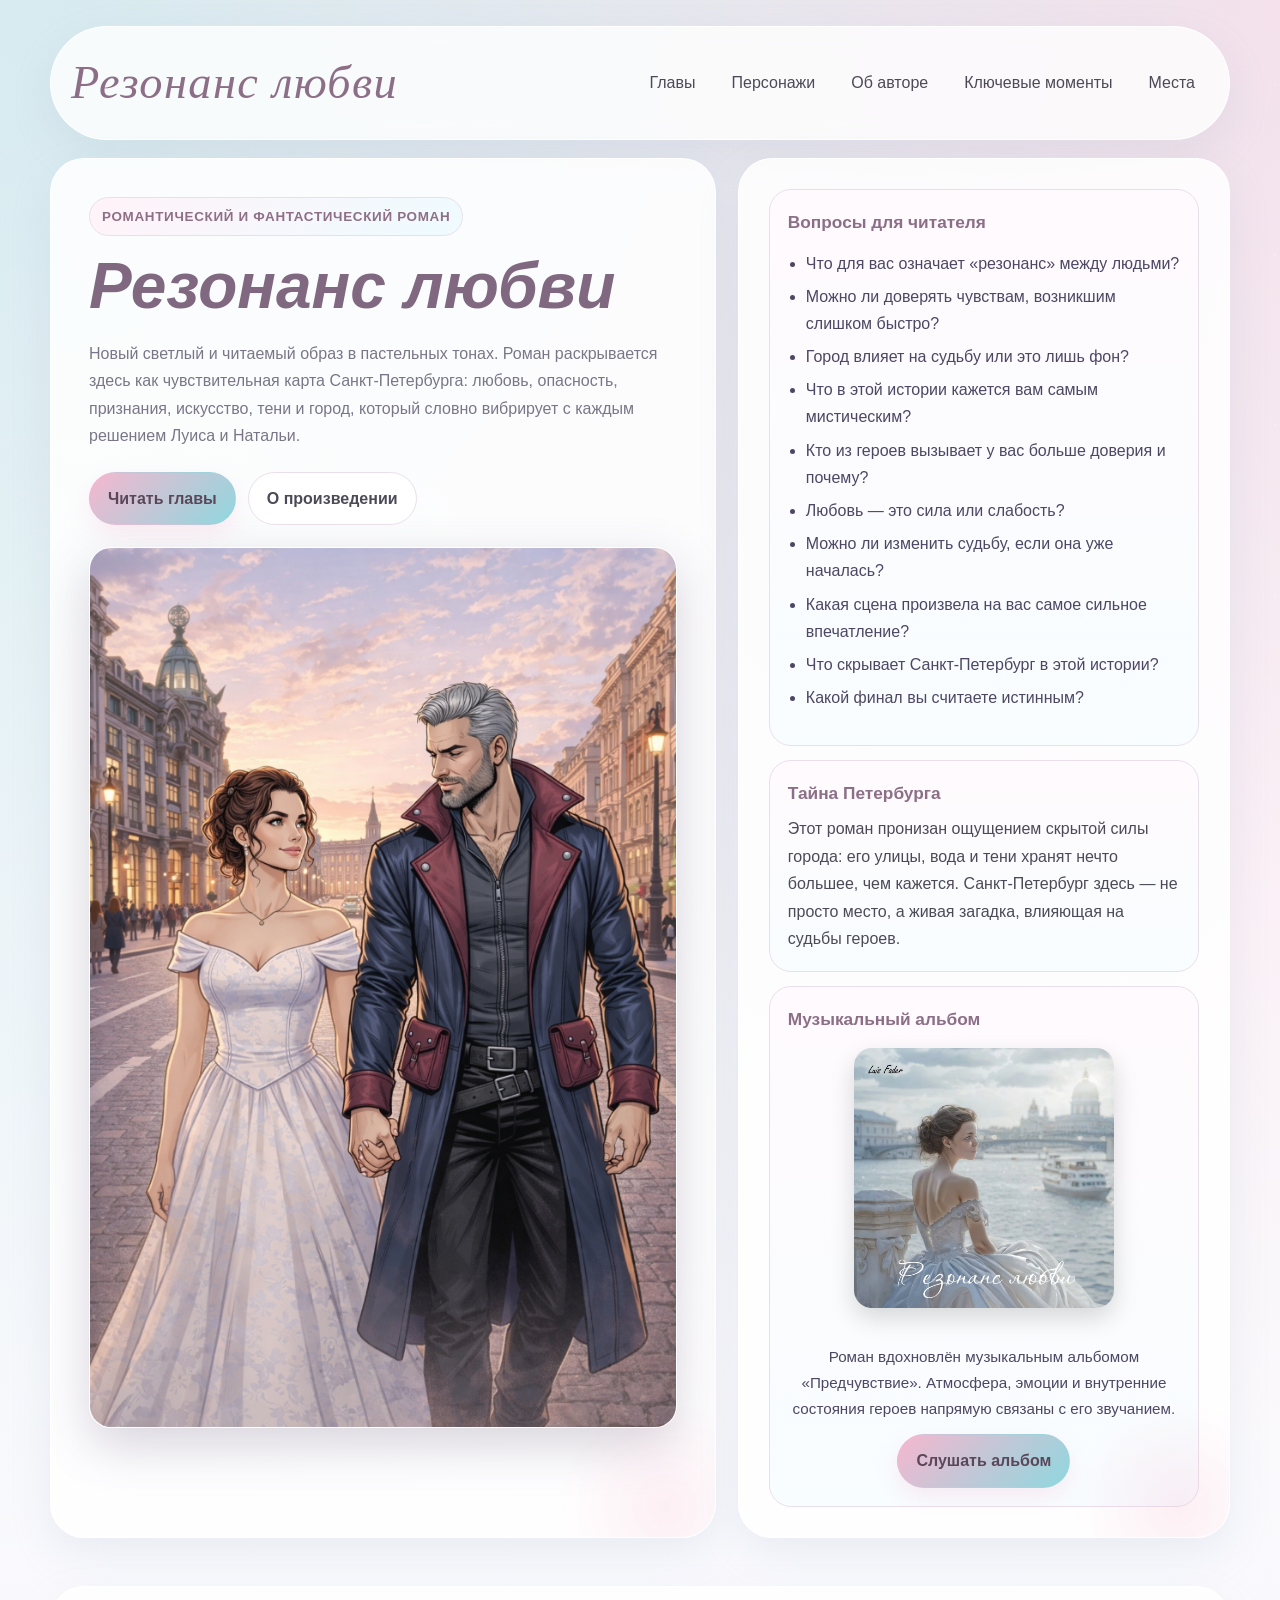
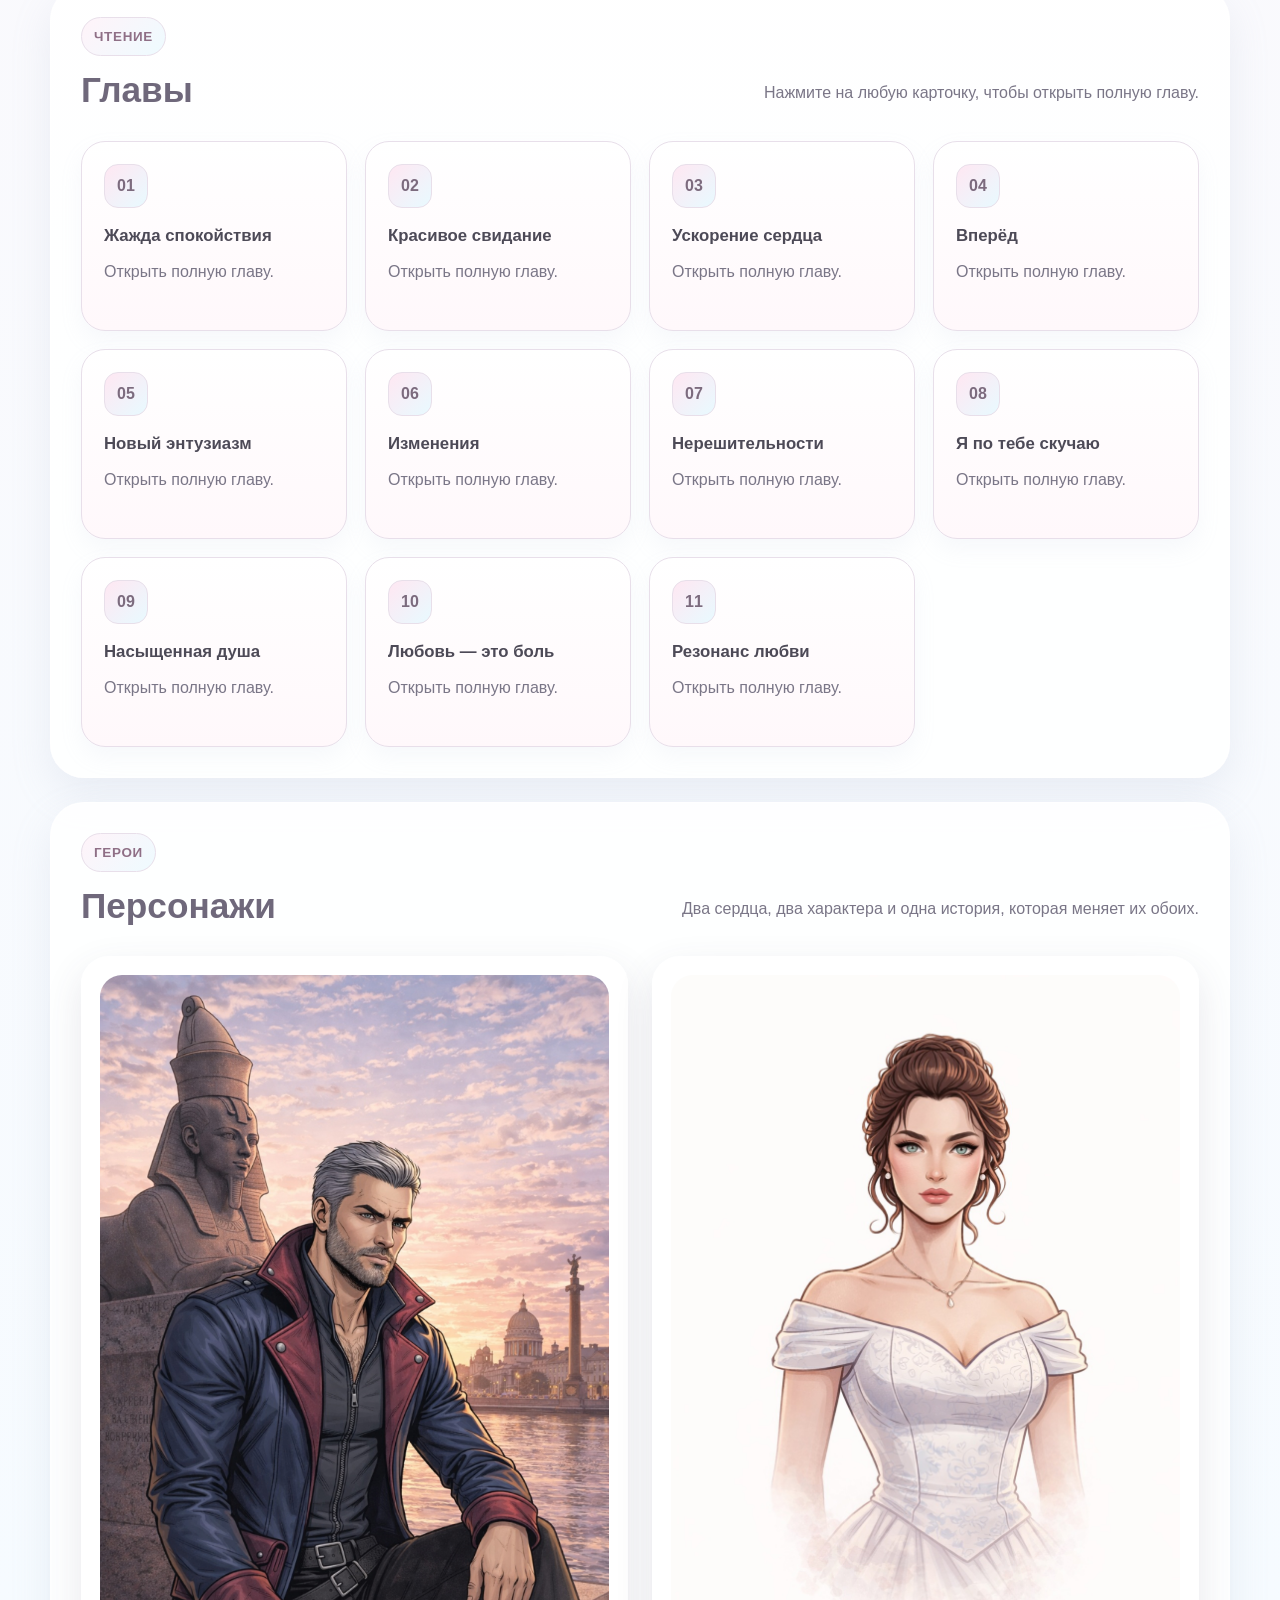
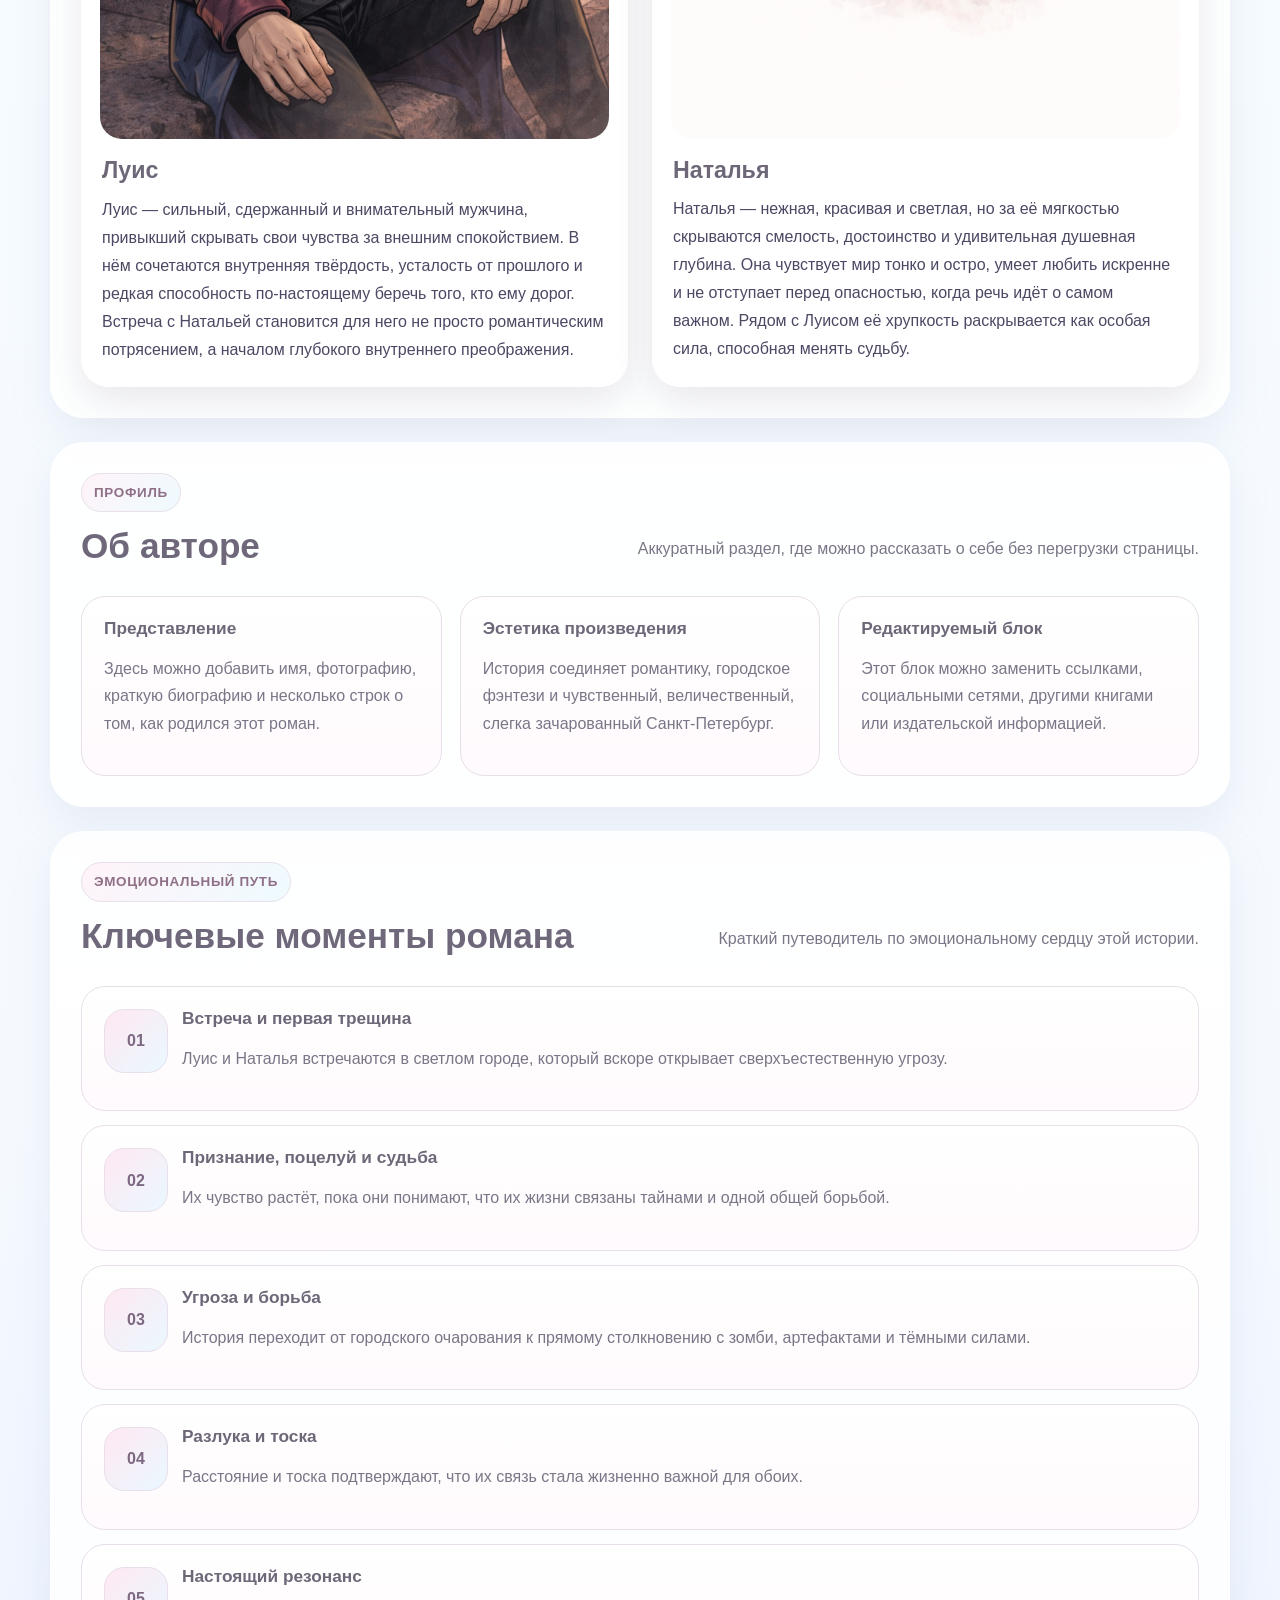
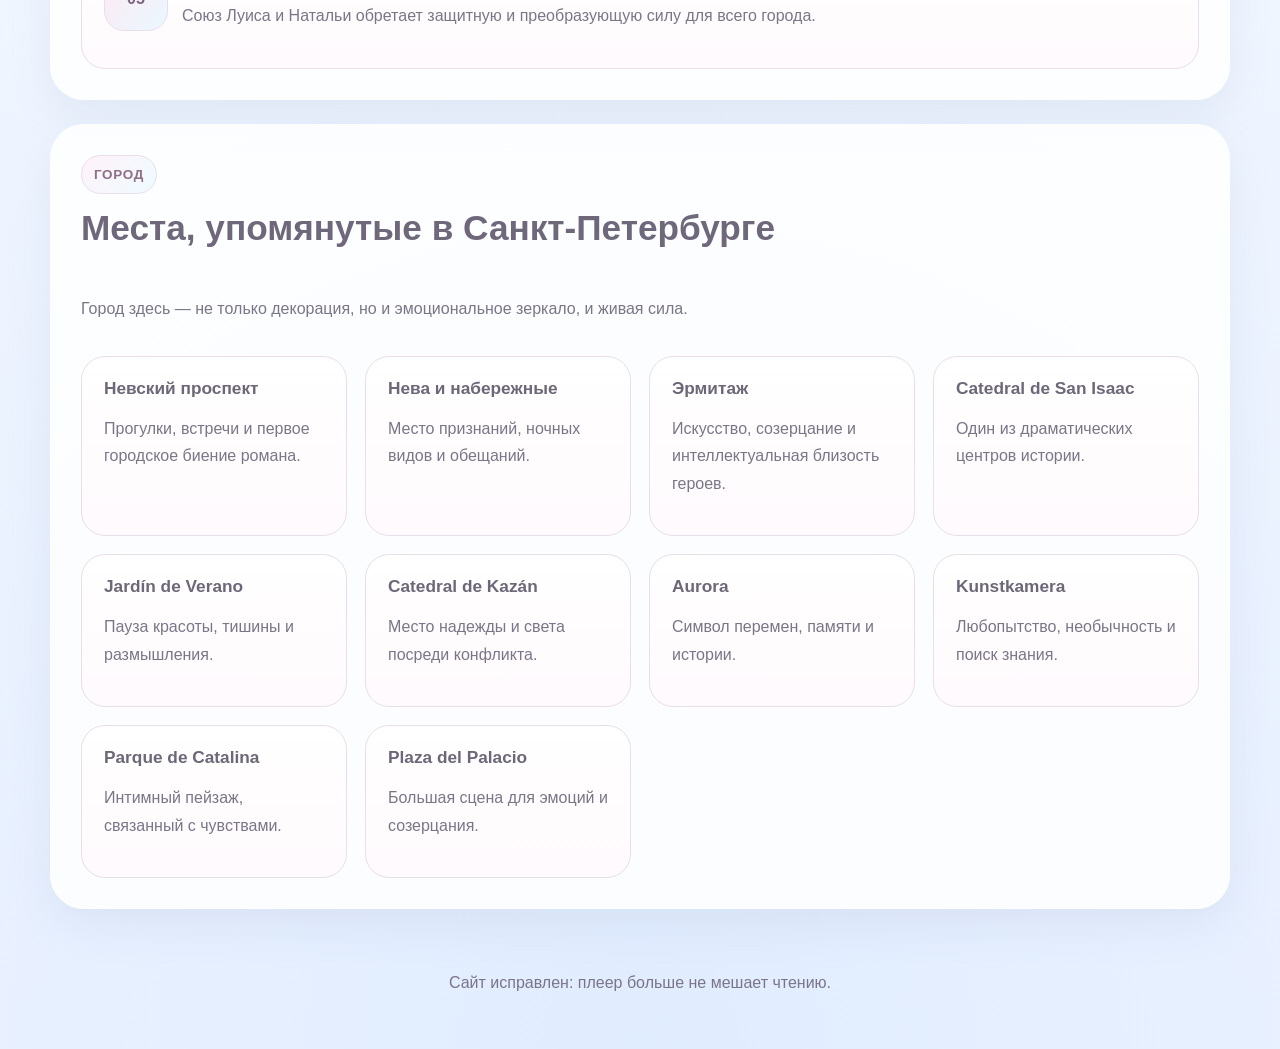
==== index.html @ 569583da "Add files via upload" ====
<!DOCTYPE html>
<html lang="ru">
<head>
  <meta charset="UTF-8">
  <meta name="viewport" content="width=device-width, initial-scale=1.0">
  <title>Резонанс любви</title>
  <link rel="stylesheet" href="assets/style.css">
</head>
<body>
  <header class="site-header">
    <div class="wrap">
      <div class="topbar">
        <div class="brand"><em>Резонанс любви</em></div>
        <nav>
          <a href="#capitulos">Главы</a>
          <a href="#personazhi">Персонажи</a>
          <a href="#autor">Об авторе</a>
          <a href="#momentos">Ключевые моменты</a>
          <a href="#lugares">Места</a>
        </nav>
      </div>

      <div class="hero">
        <div class="panel hero-main">
          <span class="eyebrow">Романтический и фантастический роман</span>
          <h1><em>Резонанс любви</em></h1>
          <p class="lead">
            Новый светлый и читаемый образ в пастельных тонах. Роман раскрывается здесь как чувствительная карта Санкт-Петербурга: любовь, опасность, признания, искусство, тени и город, который словно вибрирует с каждым решением Луиса и Натальи.
          </p>
          <div class="actions">
            <a class="btn btn-primary" href="#capitulos">Читать главы</a>
            <a class="btn btn-secondary" href="#autor">О произведении</a>
          </div>
          <div class="hero-cover">
            <img src="assets/img/cover.jpg" alt="Луис и Наталья на Невском проспекте">
          </div>
        </div>
        <aside class="panel hero-side">
          <div class="stat"><strong>Вопросы для читателя</strong>
<ul class="questions-list">
<li>Что для вас означает «резонанс» между людьми?</li>
<li>Можно ли доверять чувствам, возникшим слишком быстро?</li>
<li>Город влияет на судьбу или это лишь фон?</li>
<li>Что в этой истории кажется вам самым мистическим?</li>
<li>Кто из героев вызывает у вас больше доверия и почему?</li>
<li>Любовь — это сила или слабость?</li>
<li>Можно ли изменить судьбу, если она уже началась?</li>
<li>Какая сцена произвела на вас самое сильное впечатление?</li>
<li>Что скрывает Санкт‑Петербург в этой истории?</li>
<li>Какой финал вы считаете истинным?</li>
</ul></div>
          <div class="stat"><strong>Тайна Петербурга</strong>Этот роман пронизан ощущением скрытой силы города: его улицы, вода и тени хранят нечто большее, чем кажется. Санкт‑Петербург здесь — не просто место, а живая загадка, влияющая на судьбы героев.</div>
          <div class="stat"><strong>Музыкальный альбом</strong>
<div class="album-block">
  <img src="assets/img/album.jpg" alt="Альбом">
  <p class="album-text">Роман вдохновлён музыкальным альбомом «Предчувствие». 
  Атмосфера, эмоции и внутренние состояния героев напрямую связаны с его звучанием.</p>
  <a class="btn btn-primary" href="https://music.yandex.ru/album/28071608" target="_blank">Слушать альбом</a>
</div></div>
        </aside>
      </div>
    </div>
  </header>

  <main class="wrap">
    <section id="capitulos">
      <div class="section-head">
        <div>
          <span class="eyebrow">Чтение</span>
          <h2>Главы</h2>
        </div>
        <p class="muted">Нажмите на любую карточку, чтобы открыть полную главу.</p>
      </div>
      <div class="grid chapter-grid">
        
    <a class="chapter-card" href="chapter-01.html">
      <div class="chapter-num">01</div>
      <div class="chapter-title">Жажда спокойствия</div>
      <div class="card-copy">Открыть полную главу.</div>
    </a>
    

    <a class="chapter-card" href="chapter-02.html">
      <div class="chapter-num">02</div>
      <div class="chapter-title">Красивое свидание</div>
      <div class="card-copy">Открыть полную главу.</div>
    </a>
    

    <a class="chapter-card" href="chapter-03.html">
      <div class="chapter-num">03</div>
      <div class="chapter-title">Ускорение сердца</div>
      <div class="card-copy">Открыть полную главу.</div>
    </a>
    

    <a class="chapter-card" href="chapter-04.html">
      <div class="chapter-num">04</div>
      <div class="chapter-title">Вперёд</div>
      <div class="card-copy">Открыть полную главу.</div>
    </a>
    

    <a class="chapter-card" href="chapter-05.html">
      <div class="chapter-num">05</div>
      <div class="chapter-title">Новый энтузиазм</div>
      <div class="card-copy">Открыть полную главу.</div>
    </a>
    

    <a class="chapter-card" href="chapter-06.html">
      <div class="chapter-num">06</div>
      <div class="chapter-title">Изменения</div>
      <div class="card-copy">Открыть полную главу.</div>
    </a>
    

    <a class="chapter-card" href="chapter-07.html">
      <div class="chapter-num">07</div>
      <div class="chapter-title">Нерешительности</div>
      <div class="card-copy">Открыть полную главу.</div>
    </a>
    

    <a class="chapter-card" href="chapter-08.html">
      <div class="chapter-num">08</div>
      <div class="chapter-title">Я по тебе скучаю</div>
      <div class="card-copy">Открыть полную главу.</div>
    </a>
    

    <a class="chapter-card" href="chapter-09.html">
      <div class="chapter-num">09</div>
      <div class="chapter-title">Насыщенная душа</div>
      <div class="card-copy">Открыть полную главу.</div>
    </a>
    

    <a class="chapter-card" href="chapter-10.html">
      <div class="chapter-num">10</div>
      <div class="chapter-title">Любовь — это боль</div>
      <div class="card-copy">Открыть полную главу.</div>
    </a>
    

    <a class="chapter-card" href="chapter-11.html">
      <div class="chapter-num">11</div>
      <div class="chapter-title">Резонанс любви</div>
      <div class="card-copy">Открыть полную главу.</div>
    </a>
    
      </div>
    </section>


    <section id="personazhi">
      <div class="section-head">
        <div>
          <span class="eyebrow">Герои</span>
          <h2>Персонажи</h2>
        </div>
        <p class="muted">Два сердца, два характера и одна история, которая меняет их обоих.</p>
      </div>

      <div class="characters-grid">
        <article class="character-card">
          <div class="character-photo">
            <img src="assets/img/luis.jpg" alt="Луис">
          </div>
          <div class="character-body">
            <h3>Луис</h3>
            <p class="character-copy">Луис — сильный, сдержанный и внимательный мужчина, привыкший скрывать свои чувства за внешним спокойствием. В нём сочетаются внутренняя твёрдость, усталость от прошлого и редкая способность по‑настоящему беречь того, кто ему дорог. Встреча с Натальей становится для него не просто романтическим потрясением, а началом глубокого внутреннего преображения.</p>
          </div>
        </article>

        <article class="character-card">
          <div class="character-photo">
            <img src="assets/img/natalia.jpg" alt="Наталья">
          </div>
          <div class="character-body">
            <h3>Наталья</h3>
            <p class="character-copy">Наталья — нежная, красивая и светлая, но за её мягкостью скрываются смелость, достоинство и удивительная душевная глубина. Она чувствует мир тонко и остро, умеет любить искренне и не отступает перед опасностью, когда речь идёт о самом важном. Рядом с Луисом её хрупкость раскрывается как особая сила, способная менять судьбу.</p>
          </div>
        </article>
      </div>
    </section>

    <section id="autor">
      <div class="section-head">
        <div>
          <span class="eyebrow">Профиль</span>
          <h2>Об авторе</h2>
        </div>
        <p class="muted">Аккуратный раздел, где можно рассказать о себе без перегрузки страницы.</p>
      </div>
      <div class="grid cards-3">
        <article class="info-card">
          <h3>Представление</h3>
          <p class="author-copy">Здесь можно добавить имя, фотографию, краткую биографию и несколько строк о том, как родился этот роман.</p>
        </article>
        <article class="info-card">
          <h3>Эстетика произведения</h3>
          <p class="author-copy">История соединяет романтику, городское фэнтези и чувственный, величественный, слегка зачарованный Санкт-Петербург.</p>
        </article>
        <article class="info-card">
          <h3>Редактируемый блок</h3>
          <p class="author-copy">Этот блок можно заменить ссылками, социальными сетями, другими книгами или издательской информацией.</p>
        </article>
      </div>
    </section>

    <section id="momentos">
      <div class="section-head">
        <div>
          <span class="eyebrow">Эмоциональный путь</span>
          <h2>Ключевые моменты романа</h2>
        </div>
        <p class="muted">Краткий путеводитель по эмоциональному сердцу этой истории.</p>
      </div>
      <div class="timeline">
        <article class="timeline-item"><div class="badge">01</div><div><h3>Встреча и первая трещина</h3><p class="moment-copy">Луис и Наталья встречаются в светлом городе, который вскоре открывает сверхъестественную угрозу.</p></div></article>
<article class="timeline-item"><div class="badge">02</div><div><h3>Признание, поцелуй и судьба</h3><p class="moment-copy">Их чувство растёт, пока они понимают, что их жизни связаны тайнами и одной общей борьбой.</p></div></article>
<article class="timeline-item"><div class="badge">03</div><div><h3>Угроза и борьба</h3><p class="moment-copy">История переходит от городского очарования к прямому столкновению с зомби, артефактами и тёмными силами.</p></div></article>
<article class="timeline-item"><div class="badge">04</div><div><h3>Разлука и тоска</h3><p class="moment-copy">Расстояние и тоска подтверждают, что их связь стала жизненно важной для обоих.</p></div></article>
<article class="timeline-item"><div class="badge">05</div><div><h3>Настоящий резонанс</h3><p class="moment-copy">Союз Луиса и Натальи обретает защитную и преобразующую силу для всего города.</p></div></article>
      </div>
    </section>

    <section id="lugares">
      <div class="section-head">
        <div>
          <span class="eyebrow">Город</span>
          <h2>Места, упомянутые в Санкт-Петербурге</h2>
        </div>
        <p class="muted">Город здесь — не только декорация, но и эмоциональное зеркало, и живая сила.</p>
      </div>
      <div class="grid place-grid">
        <article class="place-card"><h3>Невский проспект</h3><p class="place-copy">Прогулки, встречи и первое городское биение романа.</p></article>
<article class="place-card"><h3>Нева и набережные</h3><p class="place-copy">Место признаний, ночных видов и обещаний.</p></article>
<article class="place-card"><h3>Эрмитаж</h3><p class="place-copy">Искусство, созерцание и интеллектуальная близость героев.</p></article>
<article class="place-card"><h3>Catedral de San Isaac</h3><p class="place-copy">Один из драматических центров истории.</p></article>
<article class="place-card"><h3>Jardín de Verano</h3><p class="place-copy">Пауза красоты, тишины и размышления.</p></article>
<article class="place-card"><h3>Catedral de Kazán</h3><p class="place-copy">Место надежды и света посреди конфликта.</p></article>
<article class="place-card"><h3>Aurora</h3><p class="place-copy">Символ перемен, памяти и истории.</p></article>
<article class="place-card"><h3>Kunstkamera</h3><p class="place-copy">Любопытство, необычность и поиск знания.</p></article>
<article class="place-card"><h3>Parque de Catalina</h3><p class="place-copy">Интимный пейзаж, связанный с чувствами.</p></article>
<article class="place-card"><h3>Plaza del Palacio</h3><p class="place-copy">Большая сцена для эмоций и созерцания.</p></article>
      </div>
    </section>
  </main>

  
<div class="mini-player" id="miniPlayer" aria-live="polite">
  <div class="mini-head" id="miniHead">
    <div class="mini-title" id="miniPlayerTitle">Плеер</div>
    <div class="mini-actions">
      <button class="mini-action" id="miniMinimize" type="button">—</button>
      <button class="mini-action" id="miniClose" type="button">×</button>
    </div>
  </div>
  <div class="mini-body">
    <div class="mini-track" id="miniTrack">Трек не выбран</div>
    <div class="mini-chapter" id="miniChapter">Нажмите play внутри главы</div>
    <div class="mini-controls">
      <button class="mini-btn" id="miniPrev" type="button">⟵</button>
      <button class="mini-btn primary" id="miniPlayPause" type="button">▶</button>
      <button class="mini-btn" id="miniNext" type="button">⟶</button>
    </div>
    <div class="mini-progress-wrap">
      <span class="mini-time" id="miniCurrentTime">0:00</span>
      <input id="miniProgress" type="range" min="0" max="100" value="0">
      <span class="mini-time" id="miniDuration">0:00</span>
    </div>
    <div class="mini-volume">
      <label for="miniVolume">Громк.</label>
      <input id="miniVolume" type="range" min="0" max="1" step="0.01" value="0.85">
    </div>
  </div>
  <audio id="floatingAudio" preload="metadata"></audio>
</div>

  <script>window.PLAYLIST = [{"num": 1, "title": "Жажда спокойствия", "trackName": "Тема главы 01", "file": "assets/audio/cap01.mp3"}, {"num": 2, "title": "Красивое свидание", "trackName": "Тема главы 02", "file": "assets/audio/cap02.mp3"}, {"num": 3, "title": "Ускорение сердца", "trackName": "Тема главы 03", "file": "assets/audio/cap03.mp3"}, {"num": 4, "title": "Вперёд", "trackName": "Тема главы 04", "file": "assets/audio/cap04.mp3"}, {"num": 5, "title": "Новый энтузиазм", "trackName": "Тема главы 05", "file": "assets/audio/cap05.mp3"}, {"num": 6, "title": "Изменения", "trackName": "Тема главы 06", "file": "assets/audio/cap06.mp3"}, {"num": 7, "title": "Нерешительности", "trackName": "Тема главы 07", "file": "assets/audio/cap07.mp3"}, {"num": 8, "title": "Я по тебе скучаю", "trackName": "Тема главы 08", "file": "assets/audio/cap08.mp3"}, {"num": 9, "title": "Насыщенная душа", "trackName": "Тема главы 09", "file": "assets/audio/cap09.mp3"}, {"num": 10, "title": "Любовь — это боль", "trackName": "Тема главы 10", "file": "assets/audio/cap10.mp3"}, {"num": 11, "title": "Резонанс любви", "trackName": "Тема главы 11", "file": "assets/audio/cap11.mp3"}];</script>
  <script>window.DEFAULT_TRACK_INDEX = 0;</script>
  <script src="assets/player.js"></script>

  <div class="wrap footer">
    <p>Сайт исправлен: плеер больше не мешает чтению.</p>
  </div>
</body>
</html>
---- assets/style.css ----
:root{
  --bg:#fdf8fb;
  --bg-2:#f6fbff;
  --bg-3:#f4f7ff;
  --card:#ffffff;
  --card-soft:#fffafd;
  --text:#4d4a57;
  --muted:#7a7687;
  --accent:#8fd7de;
  --accent-2:#f5b7cf;
  --accent-3:#c8dfff;
  --accent-4:#ffeaf3;
  --line:#e8dfea;
  --shadow:0 16px 40px rgba(155, 166, 194, 0.16);
  --radius:24px;
  --radius-lg:34px;
  --max:1180px;
}
*{box-sizing:border-box}
html{scroll-behavior:smooth}
body{
  margin:0;
  font-family:"Segoe UI", Arial, sans-serif;
  color:var(--text);
  background:
    radial-gradient(circle at top left, rgba(143,215,222,.35), transparent 26%),
    radial-gradient(circle at top right, rgba(245,183,207,.35), transparent 24%),
    radial-gradient(circle at 50% 100%, rgba(200,223,255,.45), transparent 28%),
    linear-gradient(180deg, var(--bg) 0%, var(--bg-2) 55%, var(--bg-3) 100%);
  line-height:1.72;
}
body::before{
  content:"";
  position:fixed;
  inset:0;
  pointer-events:none;
  background-image:
    radial-gradient(circle, rgba(255,255,255,.95) 1px, transparent 1.8px),
    radial-gradient(circle, rgba(255,233,243,.9) 1px, transparent 2px),
    radial-gradient(circle, rgba(143,215,222,.75) 1px, transparent 1.7px);
  background-size:170px 170px, 240px 240px, 320px 320px;
  background-position:0 0, 70px 50px, 20px 120px;
  opacity:.22;
}
.wrap{width:min(var(--max), calc(100% - 32px)); margin:0 auto}
header.site-header{padding:26px 0 18px; position:relative}
.topbar{
  display:flex; justify-content:space-between; align-items:center; gap:16px; flex-wrap:wrap;
  padding:16px 20px; border-radius:999px; background:rgba(255,255,255,.78);
  border:1px solid rgba(255,255,255,.85); box-shadow:var(--shadow); backdrop-filter:blur(10px)
}
.brand{
  font-family: Georgia, "Times New Roman", serif;
  font-style: italic;
  font-size: clamp(1.8rem, 4vw, 2.9rem);
  color:#8c6f87;
  letter-spacing:.03em;
}
nav{display:flex; gap:8px; flex-wrap:wrap}
nav a{text-decoration:none; color:var(--text); padding:10px 14px; border-radius:999px; transition:.2s ease}
nav a:hover{background:var(--accent-4); color:#765d72}
.hero{margin-top:18px; display:grid; grid-template-columns:1.15fr .85fr; gap:22px}
.panel{
  background:rgba(255,255,255,.86);
  border:1px solid rgba(255,255,255,.95);
  box-shadow:var(--shadow);
  border-radius:var(--radius-lg);
  position:relative; overflow:hidden;
}
.panel::after{
  content:"";
  position:absolute; inset:auto -60px -80px auto; width:220px; height:220px; border-radius:50%;
  background:radial-gradient(circle, rgba(245,183,207,.22), transparent 70%);
  pointer-events:none;
}
.hero-main{padding:38px}
.hero-side{padding:30px; display:grid; gap:14px}
.eyebrow{
  display:inline-block; background:linear-gradient(135deg, #fff3f9, #eefbff);
  border:1px solid var(--line); color:#8f6f86; font-size:.84rem; padding:7px 12px; border-radius:999px;
  margin-bottom:14px; font-weight:700; letter-spacing:.05em; text-transform:uppercase;
}
h1,h2,h3{line-height:1.15; margin:0 0 12px}
h1{font-size:clamp(2.5rem, 5vw, 4.6rem); color:#7f6880}
h2{font-size:clamp(1.45rem, 3vw, 2.2rem); color:#6f687b}
h3{font-size:1.08rem; color:#6d6778}
.lead,.muted,.place-copy,.author-copy,.moment-copy,.card-copy,.chapter-copy{color:var(--muted)}
.actions{display:flex; flex-wrap:wrap; gap:12px; margin-top:22px}
.btn{
  text-decoration:none; display:inline-flex; align-items:center; justify-content:center;
  border-radius:999px; padding:12px 18px; font-weight:700; border:1px solid transparent; transition:.2s ease;
}
.btn-primary{background:linear-gradient(135deg, var(--accent-2), var(--accent)); color:#5a485a; box-shadow:0 10px 22px rgba(245,183,207,.25)}
.btn-secondary{background:#fff; color:var(--text); border-color:var(--line)}
.btn:hover{transform:translateY(-2px)}
.stat{
  padding:18px 18px; border-radius:22px; background:linear-gradient(180deg, #fffafd, #f8fdff); border:1px solid var(--line)
}
.stat strong{display:block; color:#8c6f87; margin-bottom:6px; font-size:1.08rem}
main{padding:6px 0 44px}
section{
  margin-top:24px; padding:30px; border-radius:var(--radius-lg);
  background:rgba(255,255,255,.85); border:1px solid rgba(255,255,255,.95); box-shadow:var(--shadow)
}
.section-head{display:flex; justify-content:space-between; gap:18px; align-items:end; margin-bottom:18px; flex-wrap:wrap}
.grid{display:grid; gap:18px}
.chapter-grid{grid-template-columns:repeat(auto-fit, minmax(240px, 1fr))}
.chapter-card{
  display:block; text-decoration:none; color:inherit; padding:22px; min-height:190px;
  border-radius:24px; background:linear-gradient(180deg, #fff, #fff8fb);
  border:1px solid var(--line); box-shadow:0 10px 22px rgba(181, 191, 218, .10); transition:.2s ease;
}
.chapter-card:hover{transform:translateY(-4px); box-shadow:0 16px 32px rgba(181,191,218,.18)}
.chapter-num{
  width:44px; height:44px; border-radius:14px; display:inline-flex; align-items:center; justify-content:center;
  background:linear-gradient(135deg, #ffe7f2, #e8faff);
  color:#7c6b7e; font-weight:800; margin-bottom:14px; border:1px solid var(--line)
}
.chapter-title{font-weight:800; font-size:1.05rem; margin-bottom:8px}
.cards-3{grid-template-columns:repeat(3,minmax(0,1fr))}
.info-card,.place-card,.timeline-item{padding:22px; border-radius:24px; background:linear-gradient(180deg, #ffffff, #fffafd); border:1px solid var(--line)}
.timeline{display:grid; gap:14px}
.timeline-item{display:grid; grid-template-columns:64px 1fr; gap:14px}
.badge{
  width:64px; height:64px; border-radius:20px; display:flex; align-items:center; justify-content:center; font-weight:800;
  background:linear-gradient(135deg, #ffe8f2, #eaf8ff); color:#7d6882; border:1px solid var(--line)
}
.place-grid{grid-template-columns:repeat(auto-fit,minmax(220px,1fr))}
.footer{padding:0 0 36px; text-align:center; color:var(--muted)}

.chapter-shell{display:grid; grid-template-columns:minmax(0, 1fr) 300px; gap:22px}
.chapter-article{
  background:rgba(255,255,255,.92); border:1px solid rgba(255,255,255,.98); border-radius:30px; box-shadow:var(--shadow); padding:34px
}
.chapter-title-row{
  display:flex; align-items:center; gap:12px; flex-wrap:wrap;
}
.chapter-article h1{font-size:clamp(2.1rem,4vw,3.3rem); margin-bottom:0}
.play-icon-btn{
  width:42px; height:42px; border-radius:50%; border:1px solid var(--line);
  background:linear-gradient(135deg, #ffe8f1, #e9fbff); color:#7b6d82;
  display:inline-flex; align-items:center; justify-content:center; cursor:pointer; font-size:1rem;
  box-shadow:0 8px 18px rgba(181,191,218,.12);
}
.play-icon-btn:hover{transform:translateY(-1px)}
.chapter-article p{margin:0 0 1.15rem; font-size:1.05rem}
.sidebar{display:grid; gap:18px; align-content:start}
.side-box{
  background:rgba(255,255,255,.9); border:1px solid rgba(255,255,255,.98); border-radius:28px; box-shadow:var(--shadow); padding:22px
}
.back-link{text-decoration:none; display:inline-flex; align-items:center; gap:8px; color:#7b6c7d; font-weight:700}
.list-links{display:grid; gap:8px; margin-top:10px}
.list-links a{color:#6b7383; text-decoration:none}
.list-links a:hover{color:#8c6f87}

/* Floating draggable mini player */
.mini-player{
  position:fixed;
  right:18px;
  bottom:18px;
  width:270px;
  background:rgba(255,255,255,.96);
  border:1px solid rgba(255,255,255,.98);
  border-radius:22px;
  box-shadow:0 18px 38px rgba(181,191,218,.26);
  z-index:2000;
  overflow:hidden;
  display:none;
}
.mini-player.visible{display:block}
.mini-player.minimized .mini-body{display:none}
.mini-player.minimized{width:190px}
.mini-head{
  display:flex; align-items:center; justify-content:space-between; gap:10px;
  padding:10px 12px;
  background:linear-gradient(135deg, #fff1f7, #effbff);
  border-bottom:1px solid var(--line);
  cursor:grab;
  user-select:none;
}
.mini-head:active{cursor:grabbing}
.mini-title{
  font-weight:800; color:#756d7f; font-size:.95rem; white-space:nowrap; overflow:hidden; text-overflow:ellipsis;
}
.mini-actions{display:flex; gap:6px}
.mini-action{
  width:28px; height:28px; border-radius:50%; border:1px solid var(--line); background:#fff; color:#7b7282; cursor:pointer;
}
.mini-body{padding:12px}
.mini-track{font-weight:700; color:#6f687b; margin-bottom:4px}
.mini-chapter{font-size:.9rem; color:var(--muted); margin-bottom:10px}
.mini-controls{display:flex; gap:8px; align-items:center; margin-bottom:10px}
.mini-btn{
  border:1px solid var(--line); background:#fff; color:var(--text); border-radius:999px; padding:8px 10px; cursor:pointer;
}
.mini-btn.primary{background:linear-gradient(135deg, var(--accent-2), var(--accent)); color:#5c4d5d; font-weight:800}
.mini-progress-wrap{display:grid; grid-template-columns:auto 1fr auto; gap:8px; align-items:center; margin-bottom:8px}
.mini-time{font-size:.82rem; color:var(--muted)}
.mini-volume{display:flex; gap:8px; align-items:center}
.mini-volume label{font-size:.88rem; color:var(--muted)}

@media (max-width: 980px){
  .hero,.cards-3,.chapter-shell{grid-template-columns:1fr}
}
@media (max-width: 680px){
  .topbar{border-radius:28px}
  header.site-header{padding-top:18px}
  .hero-main,.hero-side,section,.chapter-article,.side-box{padding:22px}
  .timeline-item{grid-template-columns:1fr}
  .badge{width:54px; height:54px}
  .mini-player{width:240px; right:10px; bottom:10px}
}


.hero-cover{
  margin-top:22px;
  width:100%;
}
.hero-cover img{
  display:block;
  width:100%;
  max-width:860px;
  margin:0 auto;
  border-radius:22px;
  box-shadow:0 18px 50px rgba(93, 77, 110, 0.24);
  border:1px solid rgba(255,255,255,0.8);
}


.mini-action:hover,
.mini-btn:hover{
  transform: translateY(-1px);
}
.mini-action,
.mini-btn,
#miniProgress,
#miniVolume{
  pointer-events:auto;
}


.characters-grid{
  display:grid;
  grid-template-columns:repeat(2,minmax(0,1fr));
  gap:24px;
}
.character-card{
  background:rgba(255,255,255,0.78);
  border:1px solid rgba(255,255,255,0.75);
  border-radius:28px;
  box-shadow:0 14px 38px rgba(77, 63, 97, 0.12);
  overflow:hidden;
}
.character-photo{
  padding:18px 18px 0;
}
.character-photo img{
  display:block;
  width:100%;
  height:auto;
  border-radius:22px;
  background:#f7f3f8;
}
.character-body{
  padding:18px 20px 22px;
}
.character-body h3{
  margin:0 0 12px;
  font-size:1.45rem;
}
.character-copy{
  margin:0;
  line-height:1.75;
  color:#4d4763;
}
@media (max-width: 900px){
  .characters-grid{
    grid-template-columns:1fr;
  }
}


.questions-list{
  margin-top:12px;
  padding-left:18px;
  color:#4d4763;
  line-height:1.7;
}
.questions-list li{
  margin-bottom:6px;
}


.album-block{
  margin-top:14px;
  text-align:center;
}
.album-block img{
  width:100%;
  max-width:260px;
  border-radius:18px;
  margin-bottom:12px;
  box-shadow:0 10px 25px rgba(0,0,0,0.15);
}
.album-text{
  font-size:0.95rem;
  color:#4d4763;
  margin-bottom:12px;
}


.chapter-image{
  margin:20px 0;
  text-align:center;
}
.chapter-image img{
  width:100%;
  max-width:700px;
  border-radius:18px;
  box-shadow:0 10px 30px rgba(0,0,0,0.2);
}
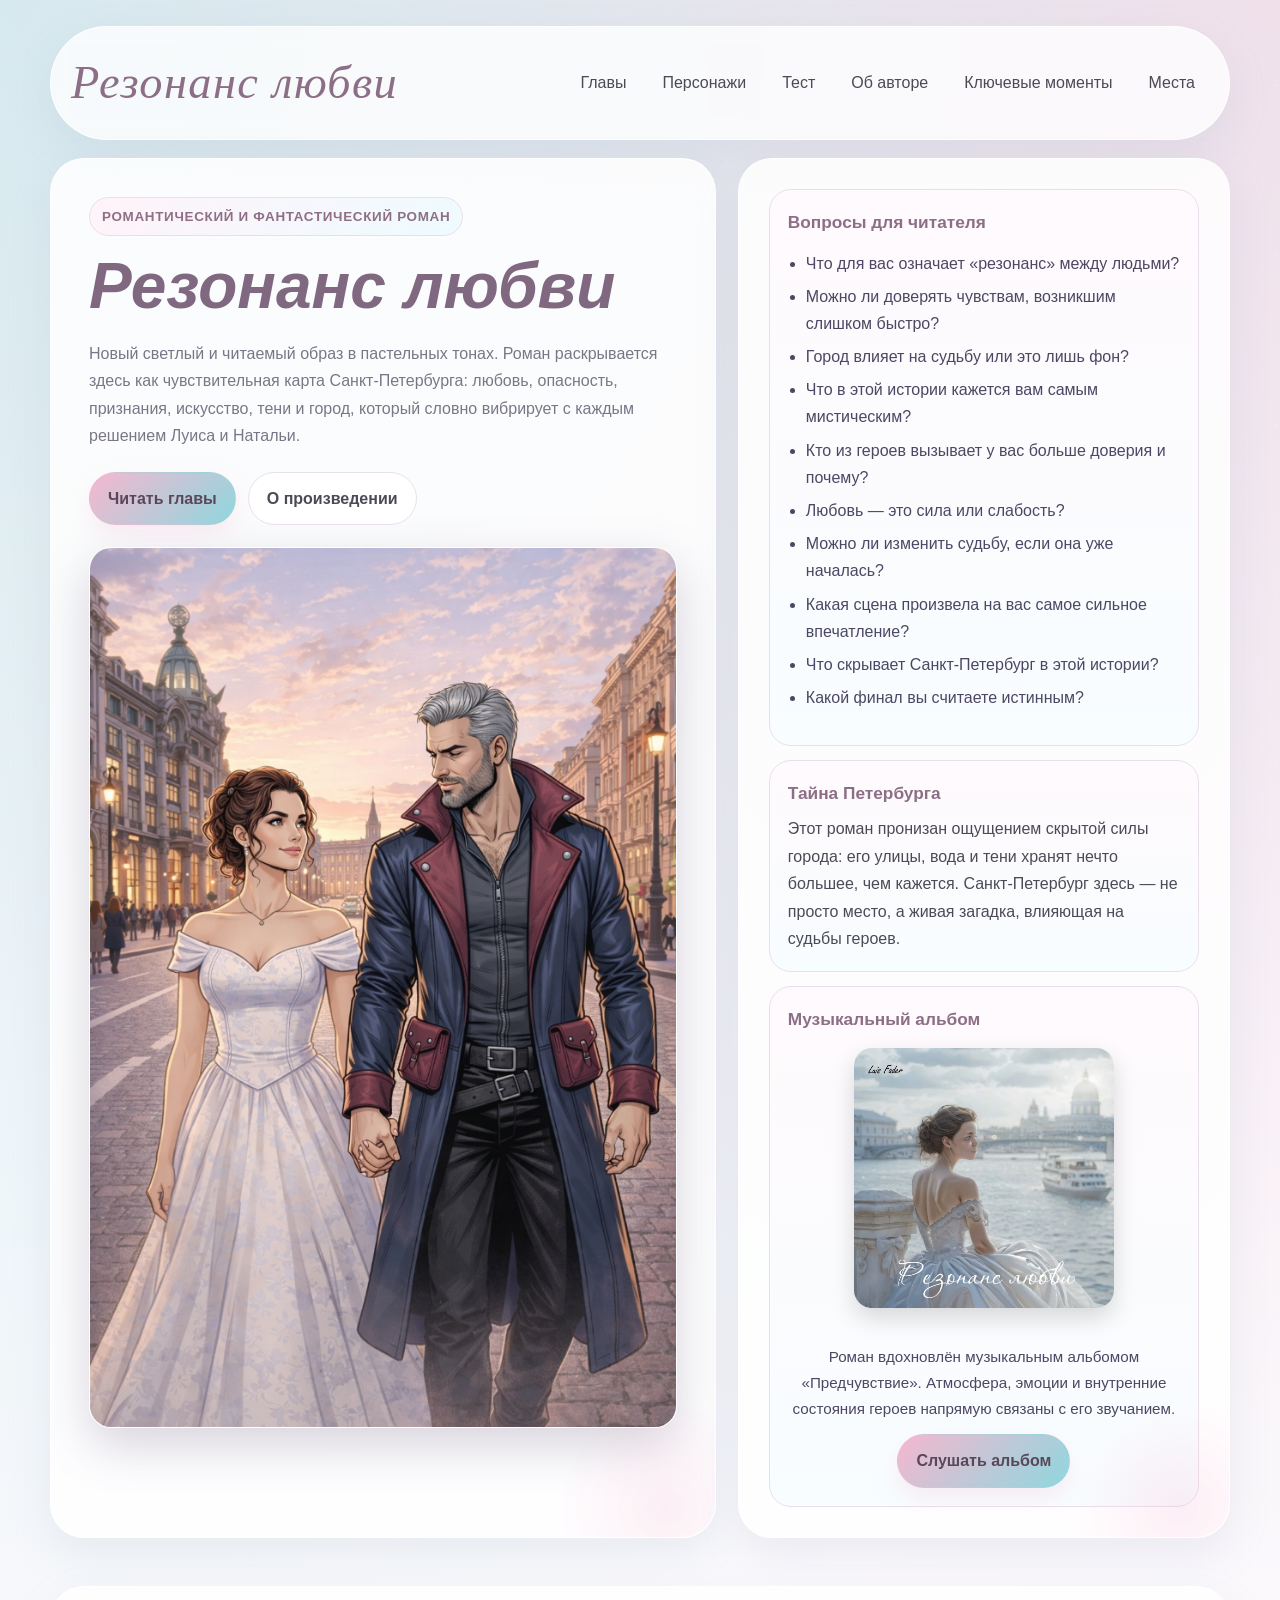
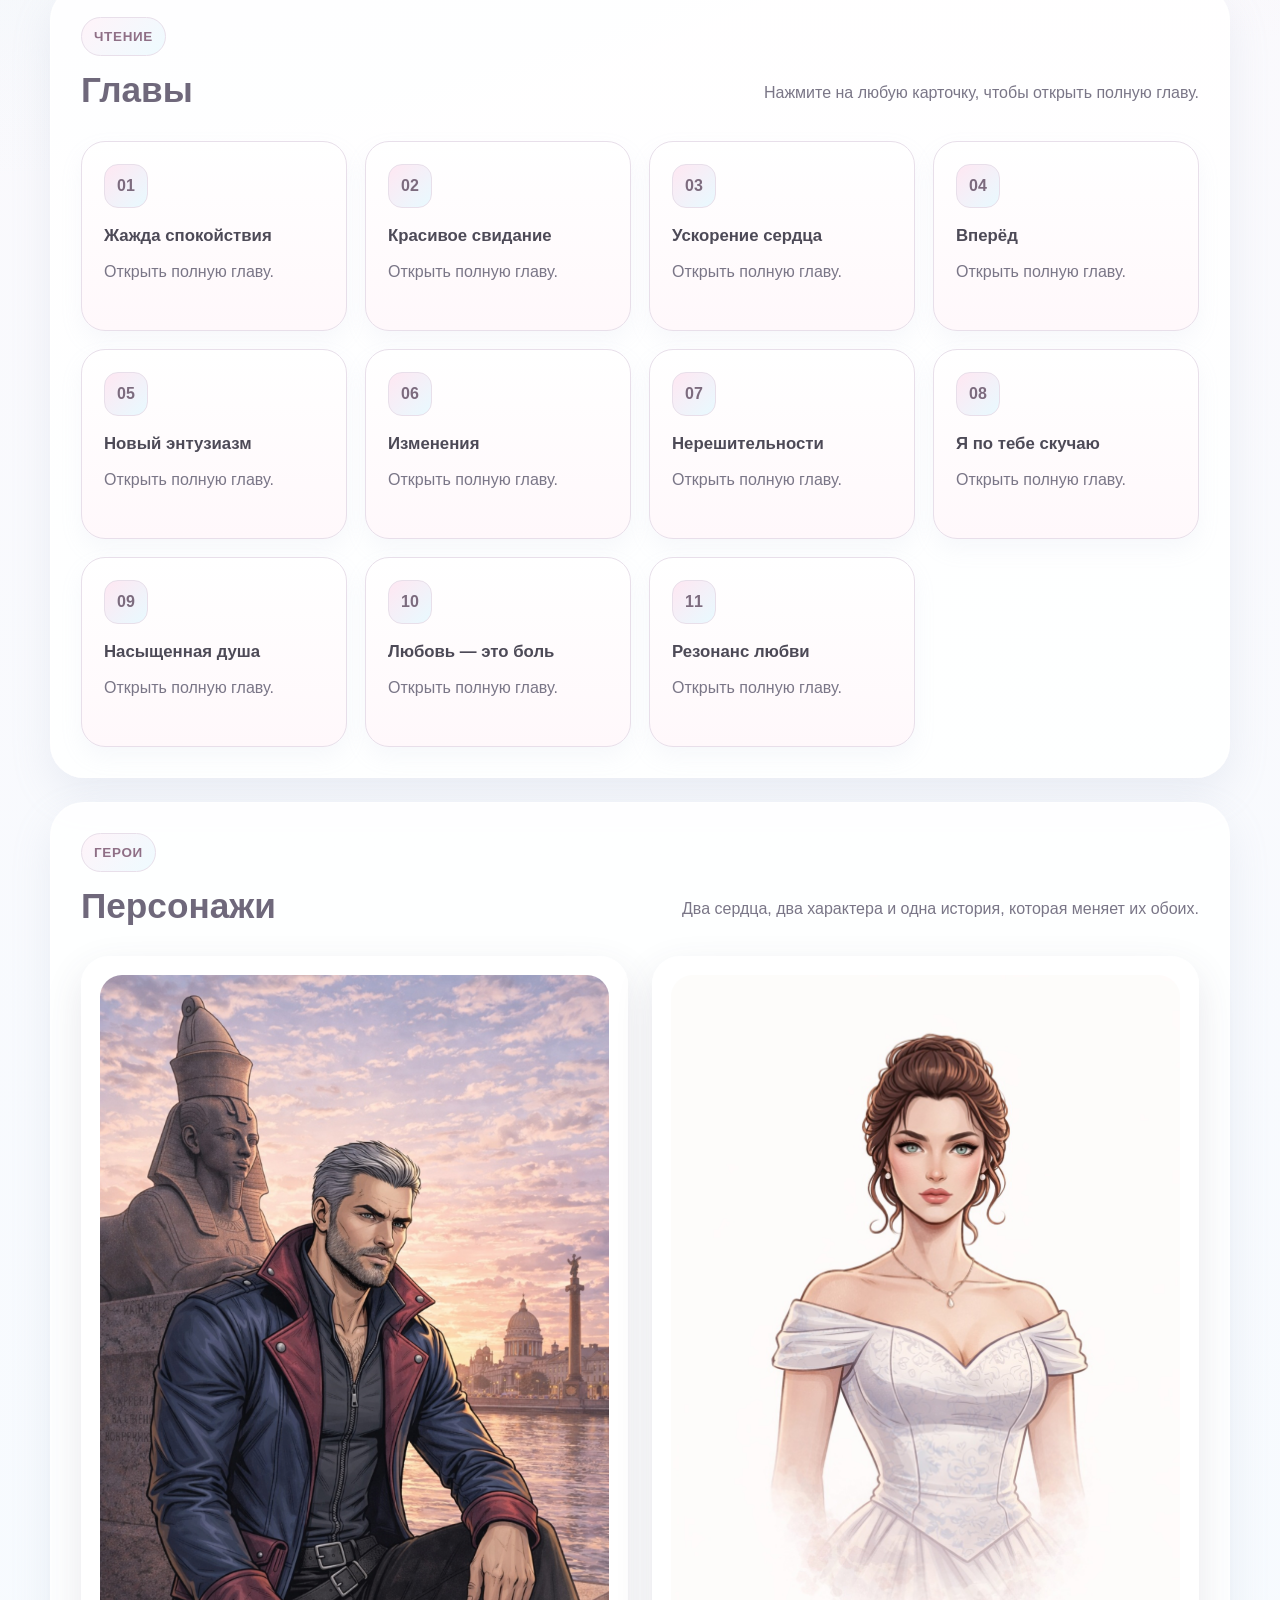
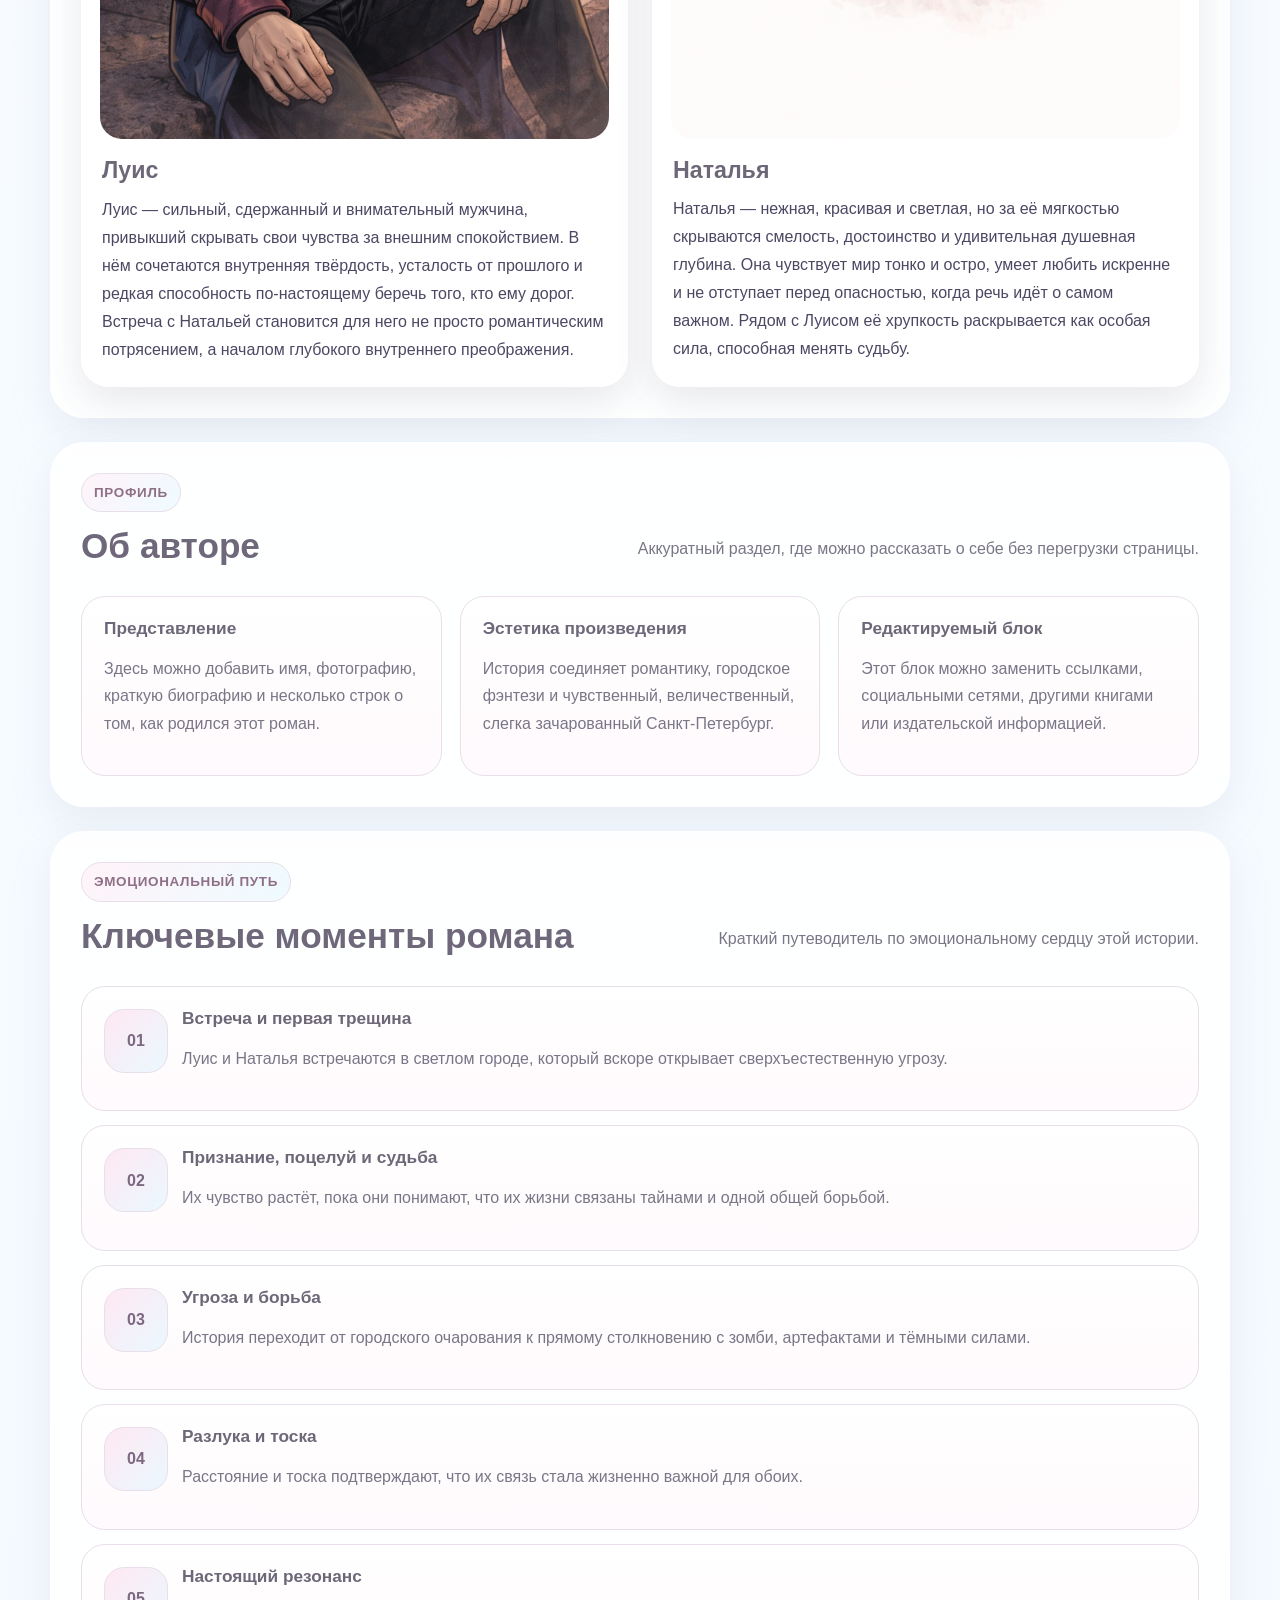
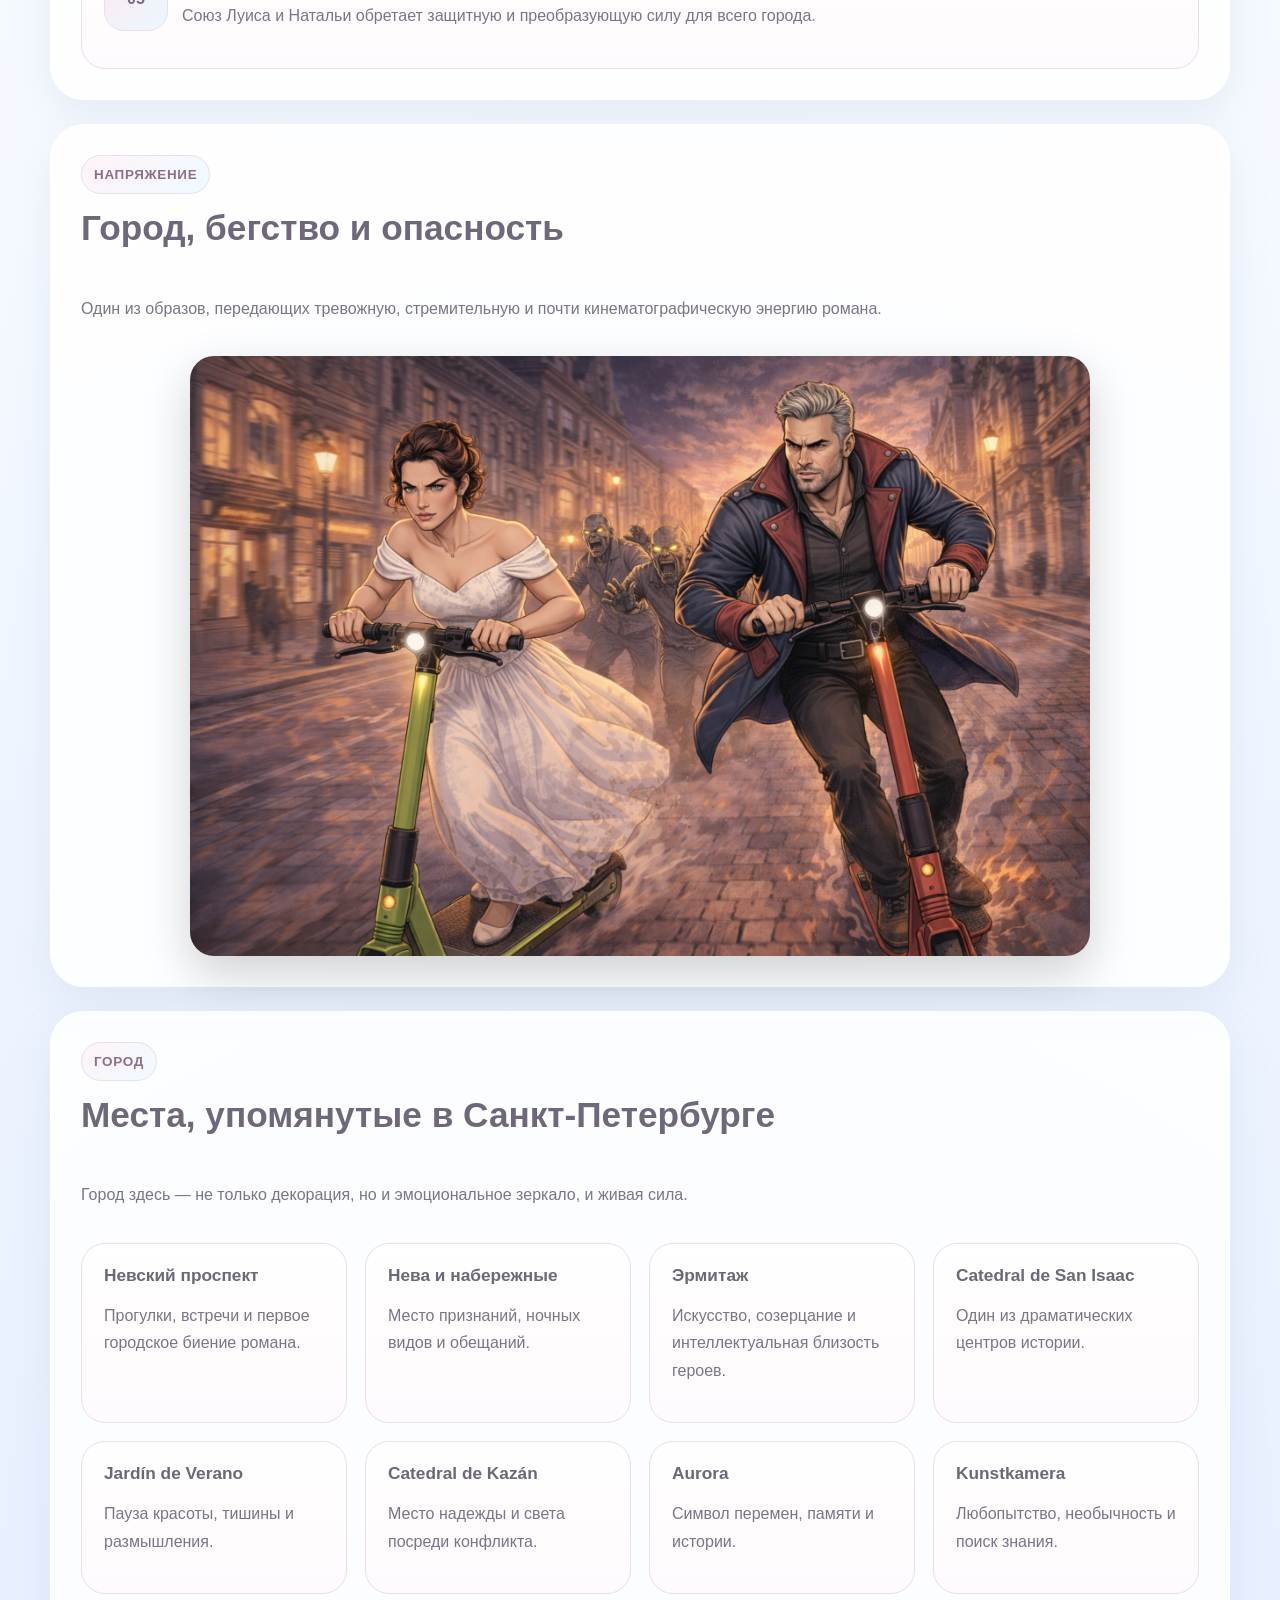
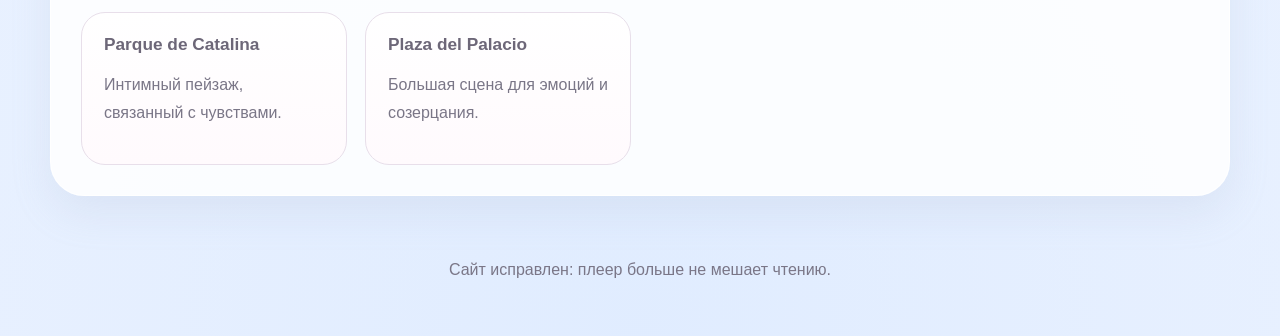
==== commit 0cc7cec8: "Add files via upload" ====
--- a/index.html
+++ b/index.html
@@ -14,6 +14,7 @@
         <nav>
           <a href="#capitulos">Главы</a>
           <a href="#personazhi">Персонажи</a>
+          <a href="test.html">Тест</a>
           <a href="#autor">Об авторе</a>
           <a href="#momentos">Ключевые моменты</a>
           <a href="#lugares">Места</a>
@@ -226,6 +227,21 @@
       </div>
     </section>
 
+
+    <section id="action-scene">
+      <div class="section-head">
+        <div>
+          <span class="eyebrow">Напряжение</span>
+          <h2>Город, бегство и опасность</h2>
+        </div>
+        <p class="muted">Один из образов, передающих тревожную, стремительную и почти кинематографическую энергию романа.</p>
+      </div>
+      <div class="index-feature-image">
+        <img src="assets/img/index-action.jpg" alt="Луис и Наталья спасаются по ночному Петербургу">
+      </div>
+    </section>
+
+
     <section id="lugares">
       <div class="section-head">
         <div>
--- a/assets/style.css
+++ b/assets/style.css
@@ -311,12 +311,37 @@
 
 
 .chapter-image{
-  margin:20px 0;
-  text-align:center;
+  margin: 18px 0 18px;
+  text-align: center;
 }
 .chapter-image img{
-  width:100%;
-  max-width:700px;
-  border-radius:18px;
-  box-shadow:0 10px 30px rgba(0,0,0,0.2);
-}
+  display:block;
+  width:100%;
+  max-width:760px;
+  margin:0 auto;
+  border-radius:20px;
+  box-shadow:0 14px 34px rgba(0,0,0,0.18);
+}
+
+
+.index-feature-image{
+  margin-top: 18px;
+  text-align: center;
+}
+.index-feature-image img{
+  display:block;
+  width:100%;
+  max-width:900px;
+  margin:0 auto;
+  border-radius:24px;
+  box-shadow:0 18px 48px rgba(0,0,0,0.18);
+}
+
+
+.quiz-block{
+  margin-bottom:20px;
+}
+#result{
+  margin-top:20px;
+  font-weight:bold;
+}
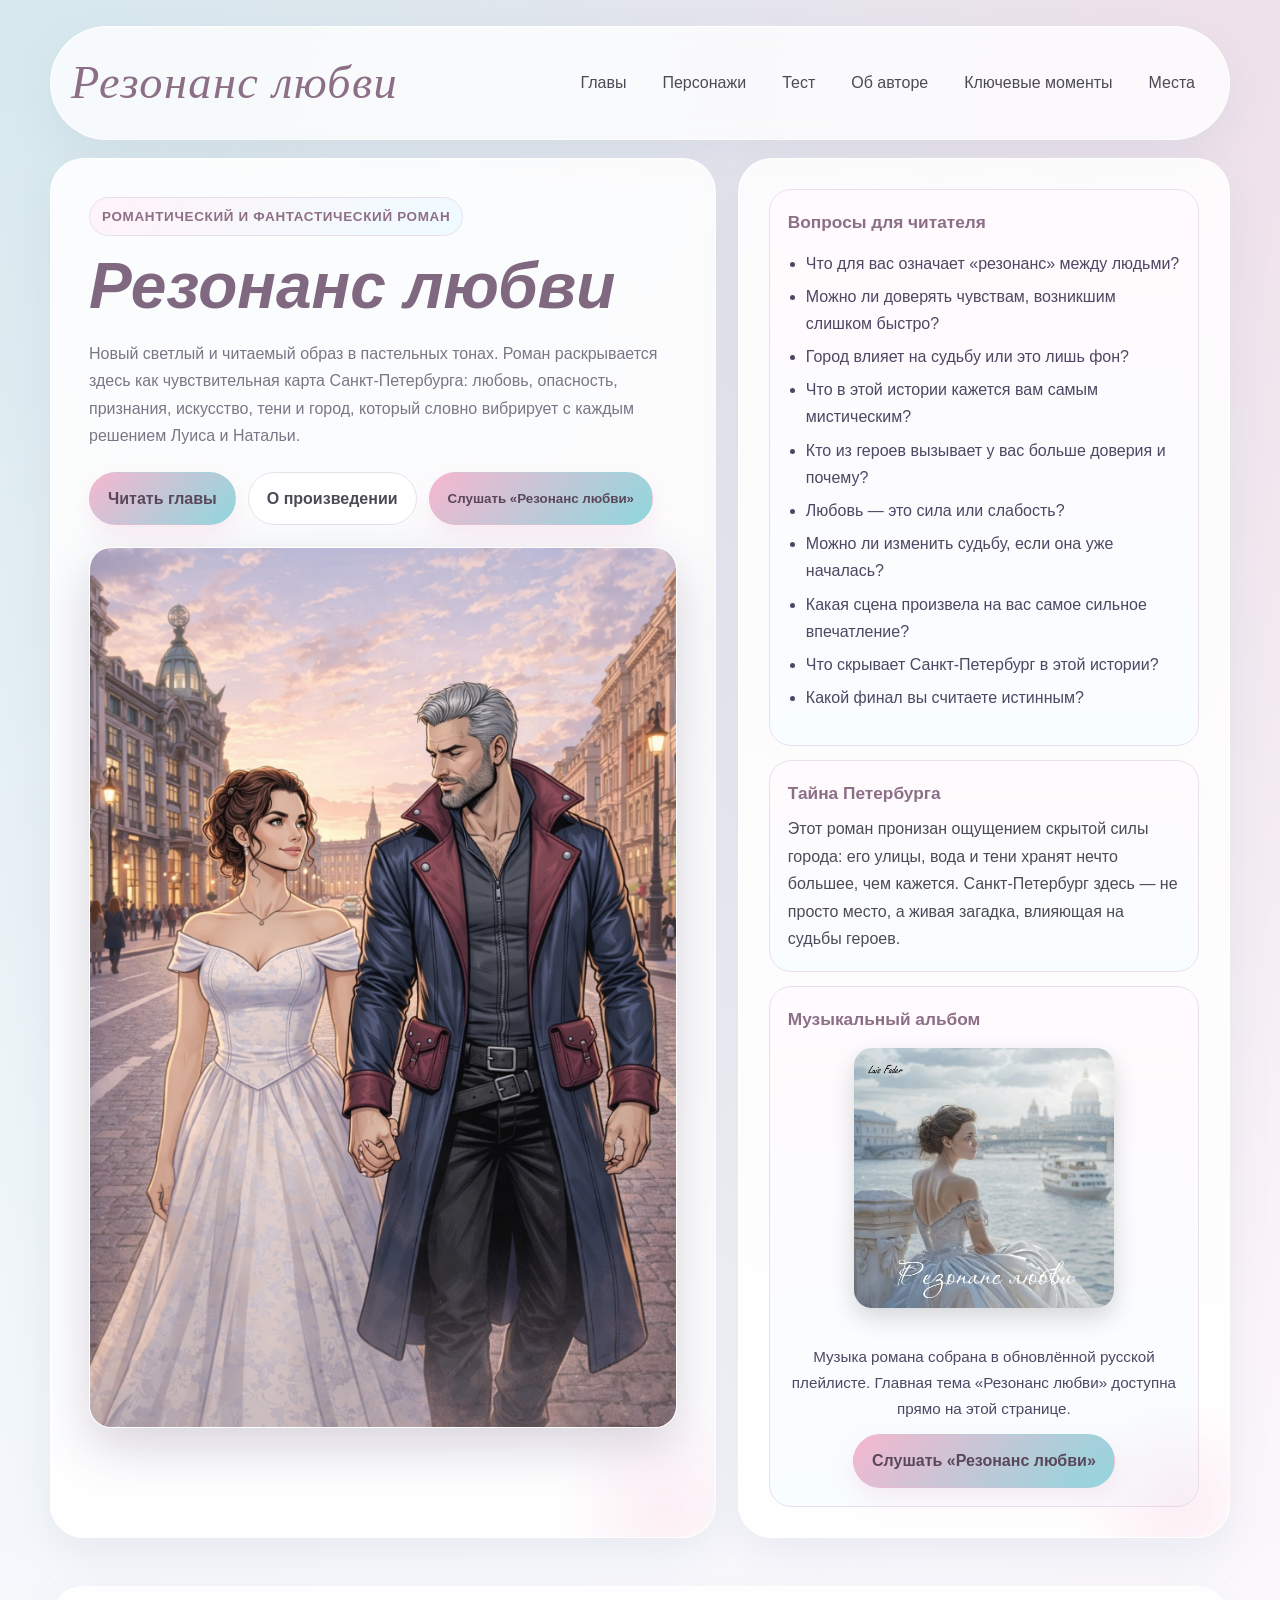
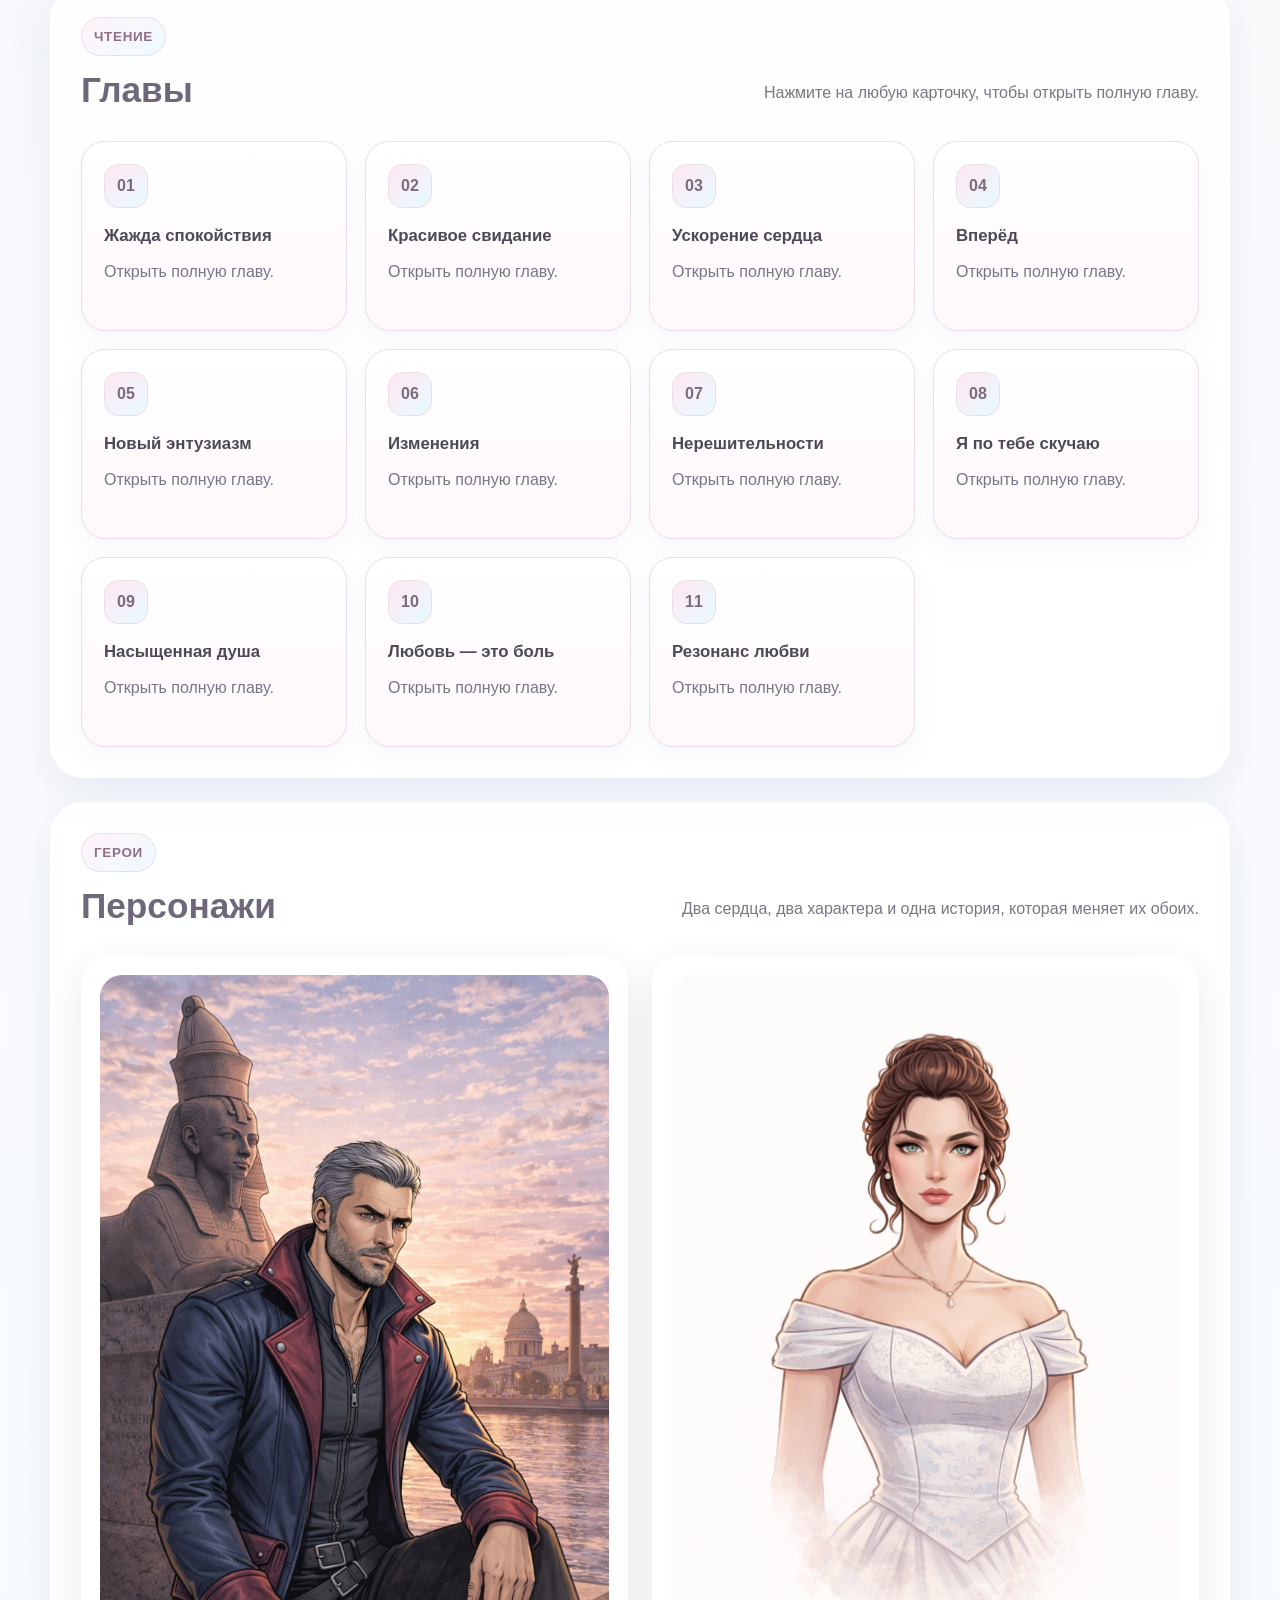
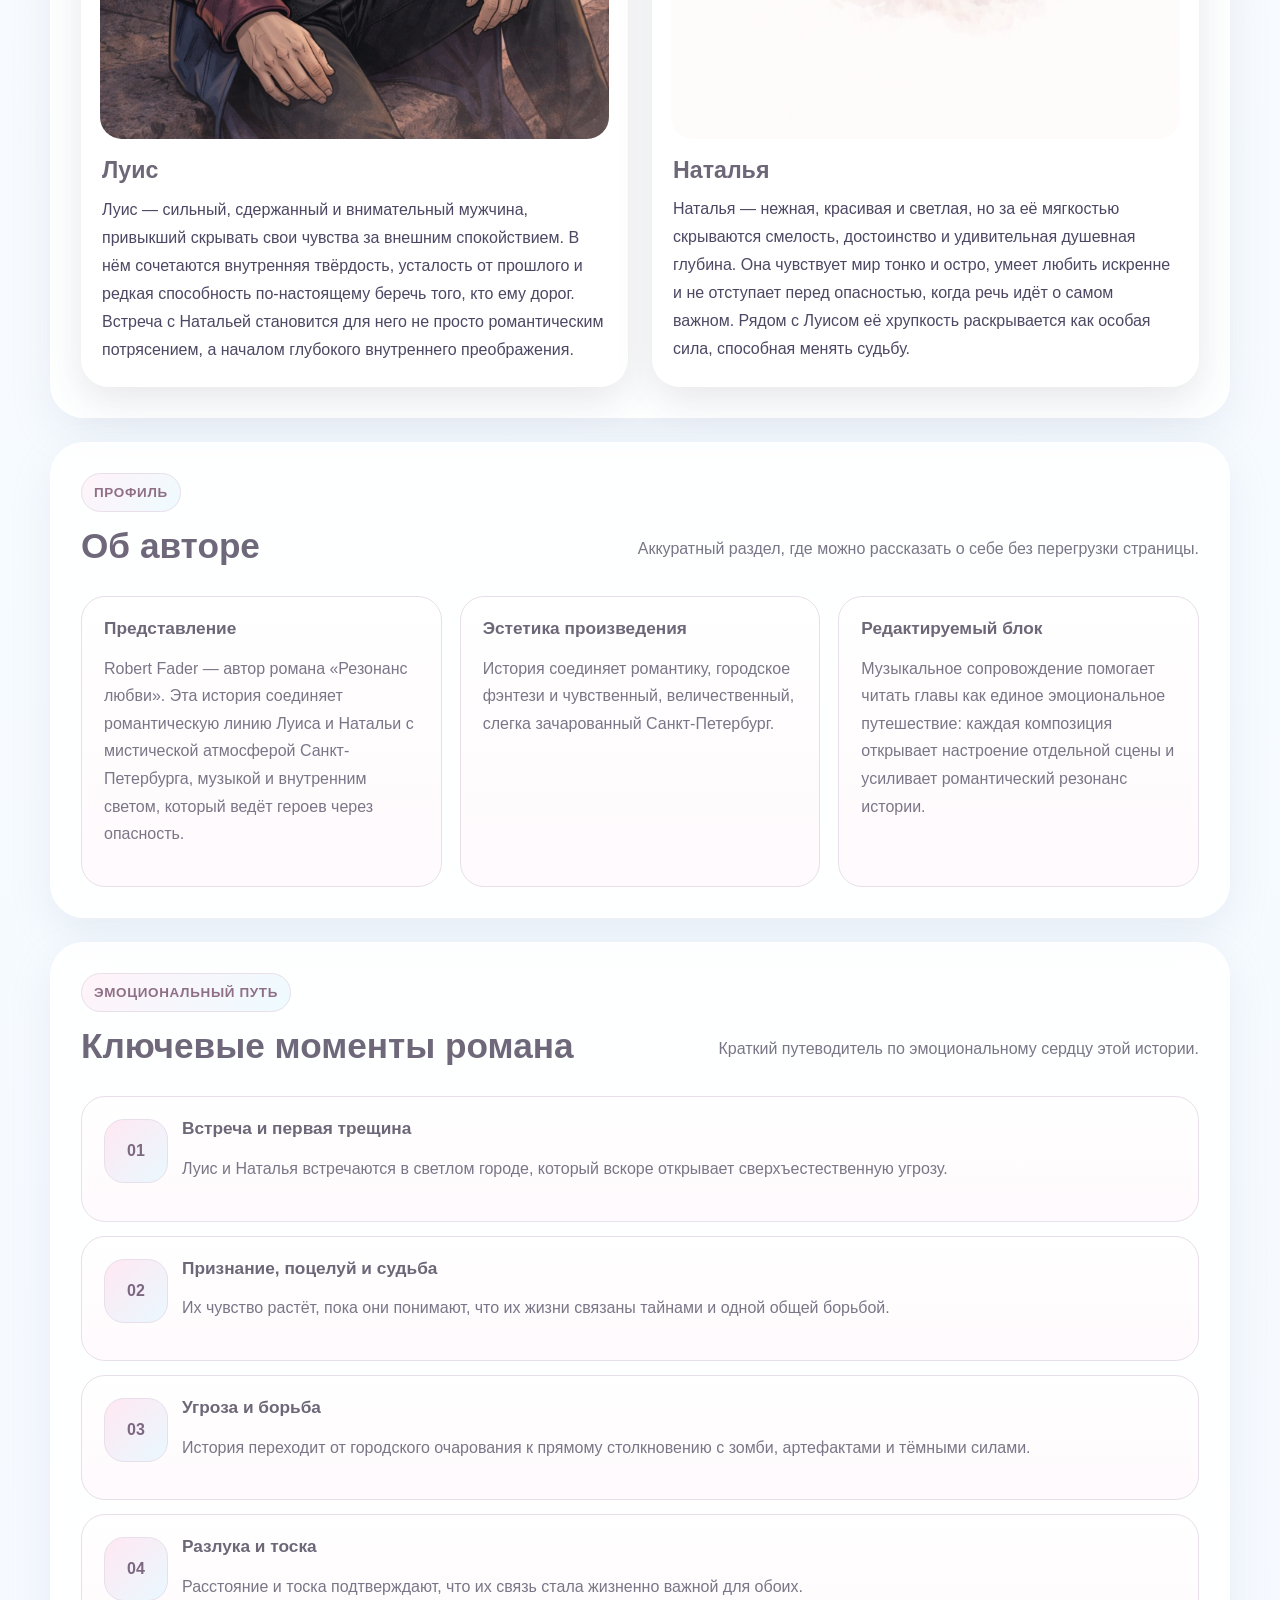
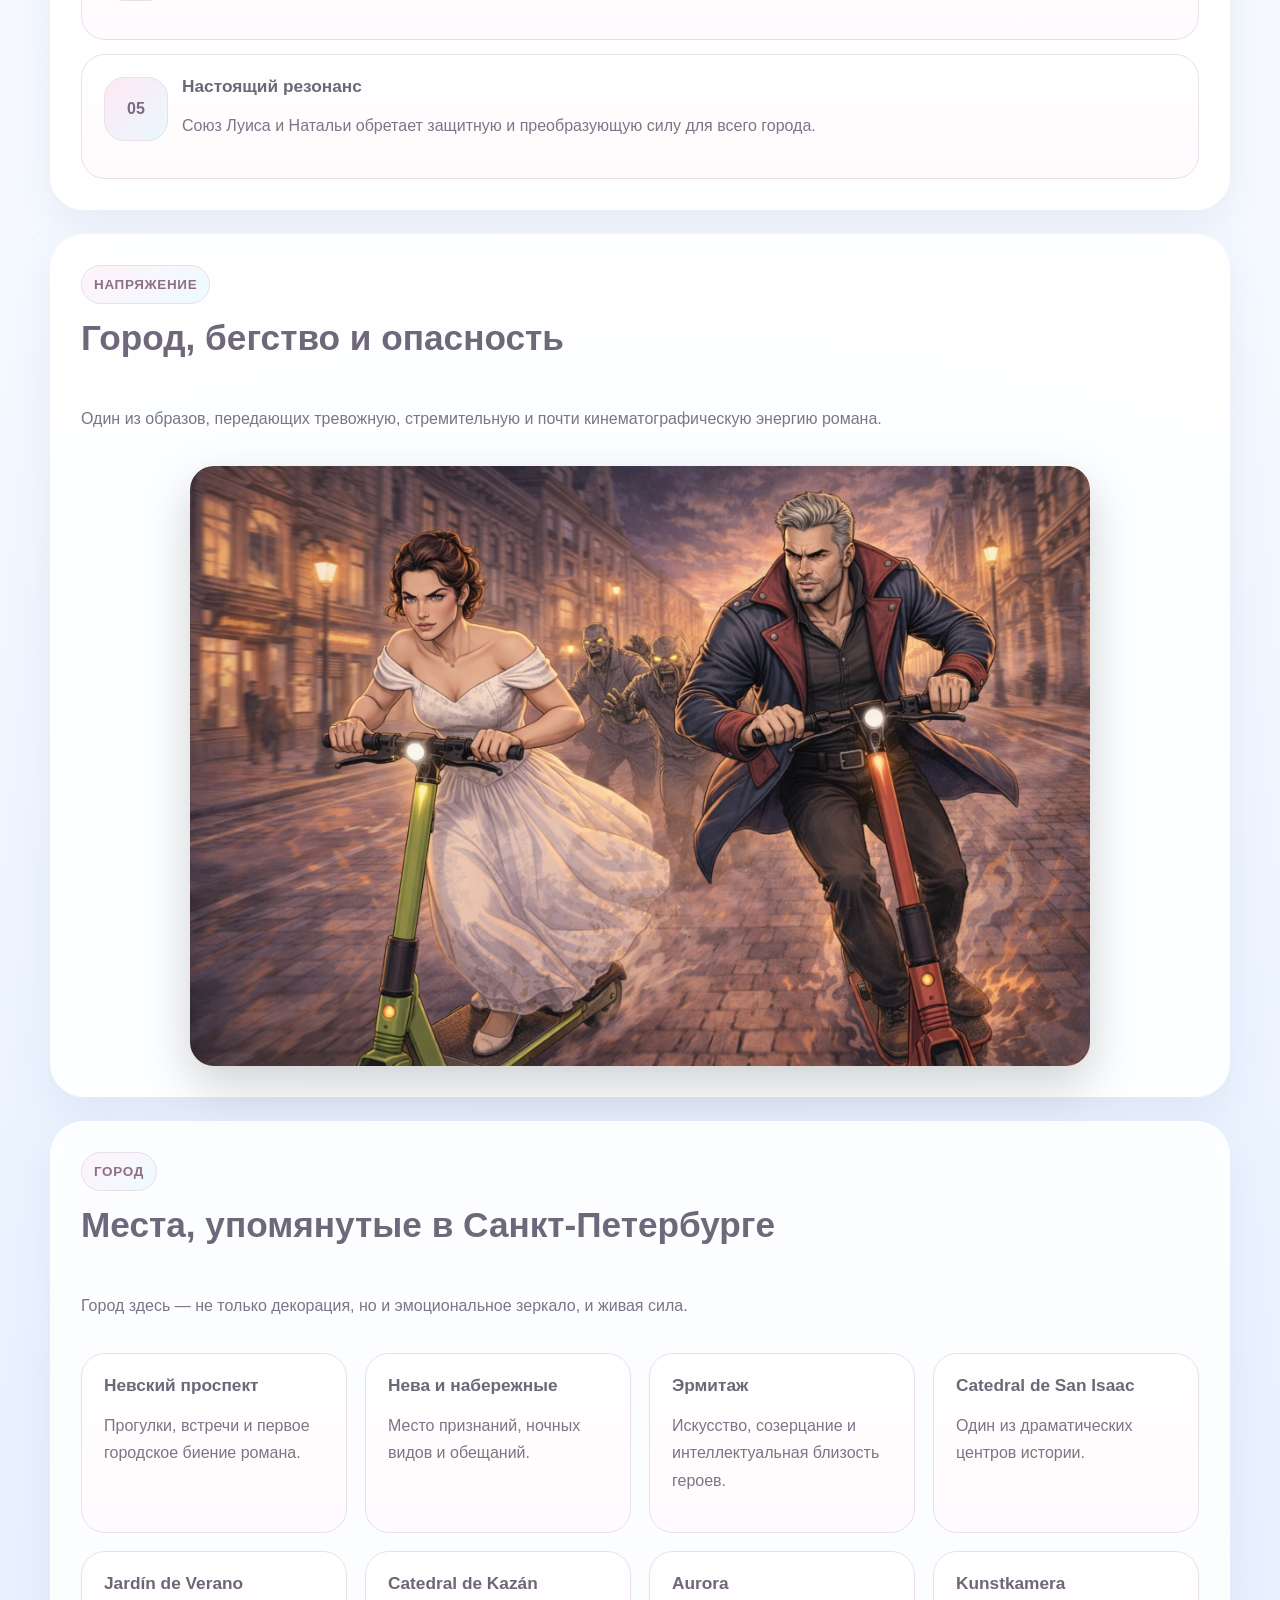
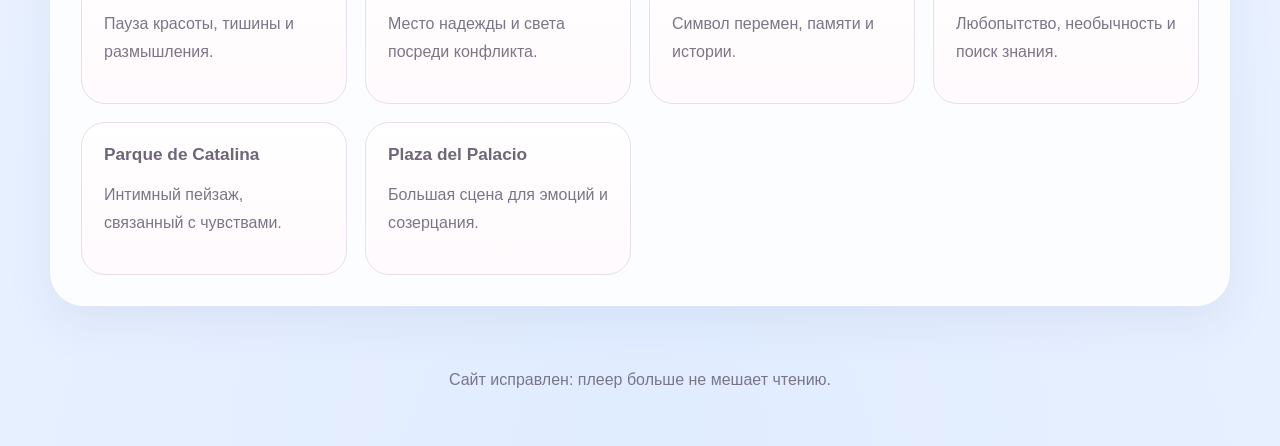
==== commit 4b160096: "Add files via upload" ====
--- a/index.html
+++ b/index.html
@@ -31,6 +31,7 @@
           <div class="actions">
             <a class="btn btn-primary" href="#capitulos">Читать главы</a>
             <a class="btn btn-secondary" href="#autor">О произведении</a>
+            <button class="btn btn-primary" type="button" onclick="playChapterTrack(10)">Слушать «Резонанс любви»</button>
           </div>
           <div class="hero-cover">
             <img src="assets/img/cover.jpg" alt="Луис и Наталья на Невском проспекте">
@@ -54,9 +55,8 @@
           <div class="stat"><strong>Музыкальный альбом</strong>
 <div class="album-block">
   <img src="assets/img/album.jpg" alt="Альбом">
-  <p class="album-text">Роман вдохновлён музыкальным альбомом «Предчувствие». 
-  Атмосфера, эмоции и внутренние состояния героев напрямую связаны с его звучанием.</p>
-  <a class="btn btn-primary" href="https://music.yandex.ru/album/28071608" target="_blank">Слушать альбом</a>
+  <p class="album-text">Музыка романа собрана в обновлённой русской плейлисте. Главная тема «Резонанс любви» доступна прямо на этой странице.</p>
+  <a class="btn btn-primary" href="#" onclick="playChapterTrack(10); return false;">Слушать «Резонанс любви»</a>
 </div></div>
         </aside>
       </div>
@@ -197,7 +197,7 @@
       <div class="grid cards-3">
         <article class="info-card">
           <h3>Представление</h3>
-          <p class="author-copy">Здесь можно добавить имя, фотографию, краткую биографию и несколько строк о том, как родился этот роман.</p>
+          <p class="author-copy">Robert Fader — автор романа «Резонанс любви». Эта история соединяет романтическую линию Луиса и Натальи с мистической атмосферой Санкт-Петербурга, музыкой и внутренним светом, который ведёт героев через опасность.</p>
         </article>
         <article class="info-card">
           <h3>Эстетика произведения</h3>
@@ -205,7 +205,7 @@
         </article>
         <article class="info-card">
           <h3>Редактируемый блок</h3>
-          <p class="author-copy">Этот блок можно заменить ссылками, социальными сетями, другими книгами или издательской информацией.</p>
+          <p class="author-copy">Музыкальное сопровождение помогает читать главы как единое эмоциональное путешествие: каждая композиция открывает настроение отдельной сцены и усиливает романтический резонанс истории.</p>
         </article>
       </div>
     </section>
@@ -295,7 +295,7 @@
   <audio id="floatingAudio" preload="metadata"></audio>
 </div>
 
-  <script>window.PLAYLIST = [{"num": 1, "title": "Жажда спокойствия", "trackName": "Тема главы 01", "file": "assets/audio/cap01.mp3"}, {"num": 2, "title": "Красивое свидание", "trackName": "Тема главы 02", "file": "assets/audio/cap02.mp3"}, {"num": 3, "title": "Ускорение сердца", "trackName": "Тема главы 03", "file": "assets/audio/cap03.mp3"}, {"num": 4, "title": "Вперёд", "trackName": "Тема главы 04", "file": "assets/audio/cap04.mp3"}, {"num": 5, "title": "Новый энтузиазм", "trackName": "Тема главы 05", "file": "assets/audio/cap05.mp3"}, {"num": 6, "title": "Изменения", "trackName": "Тема главы 06", "file": "assets/audio/cap06.mp3"}, {"num": 7, "title": "Нерешительности", "trackName": "Тема главы 07", "file": "assets/audio/cap07.mp3"}, {"num": 8, "title": "Я по тебе скучаю", "trackName": "Тема главы 08", "file": "assets/audio/cap08.mp3"}, {"num": 9, "title": "Насыщенная душа", "trackName": "Тема главы 09", "file": "assets/audio/cap09.mp3"}, {"num": 10, "title": "Любовь — это боль", "trackName": "Тема главы 10", "file": "assets/audio/cap10.mp3"}, {"num": 11, "title": "Резонанс любви", "trackName": "Тема главы 11", "file": "assets/audio/cap11.mp3"}];</script>
+<script>window.PLAYLIST = [{"num":1,"title":"Жажда спокойствия","trackName":"Жажда спокойствия","file":"assets/audio/01.mp3"},{"num":2,"title":"Красивое свидание","trackName":"Насыщенная душа","file":"assets/audio/02.mp3"},{"num":3,"title":"Ускорение сердца","trackName":"Ускорение","file":"assets/audio/03.mp3"},{"num":4,"title":"Вперёд","trackName":"Вперёд","file":"assets/audio/04.mp3"},{"num":5,"title":"Новый энтузиазм","trackName":"Новый энтузиазм","file":"assets/audio/05.mp3"},{"num":6,"title":"Изменения","trackName":"Нерешительности","file":"assets/audio/06.mp3"},{"num":7,"title":"Нерешительности","trackName":"Нерешительности","file":"assets/audio/07.mp3"},{"num":8,"title":"Я по тебе скучаю","trackName":"Я по тебе скучаю","file":"assets/audio/08.mp3"},{"num":9,"title":"Насыщенная душа","trackName":"Насыщенная душа","file":"assets/audio/09.mp3"},{"num":10,"title":"Любовь — это боль","trackName":"Любовь — это боль","file":"assets/audio/10.mp3"},{"num":11,"title":"Резонанс любви","trackName":"Резонанс любви","file":"assets/audio/11.mp3"}];</script>
   <script>window.DEFAULT_TRACK_INDEX = 0;</script>
   <script src="assets/player.js"></script>
 
